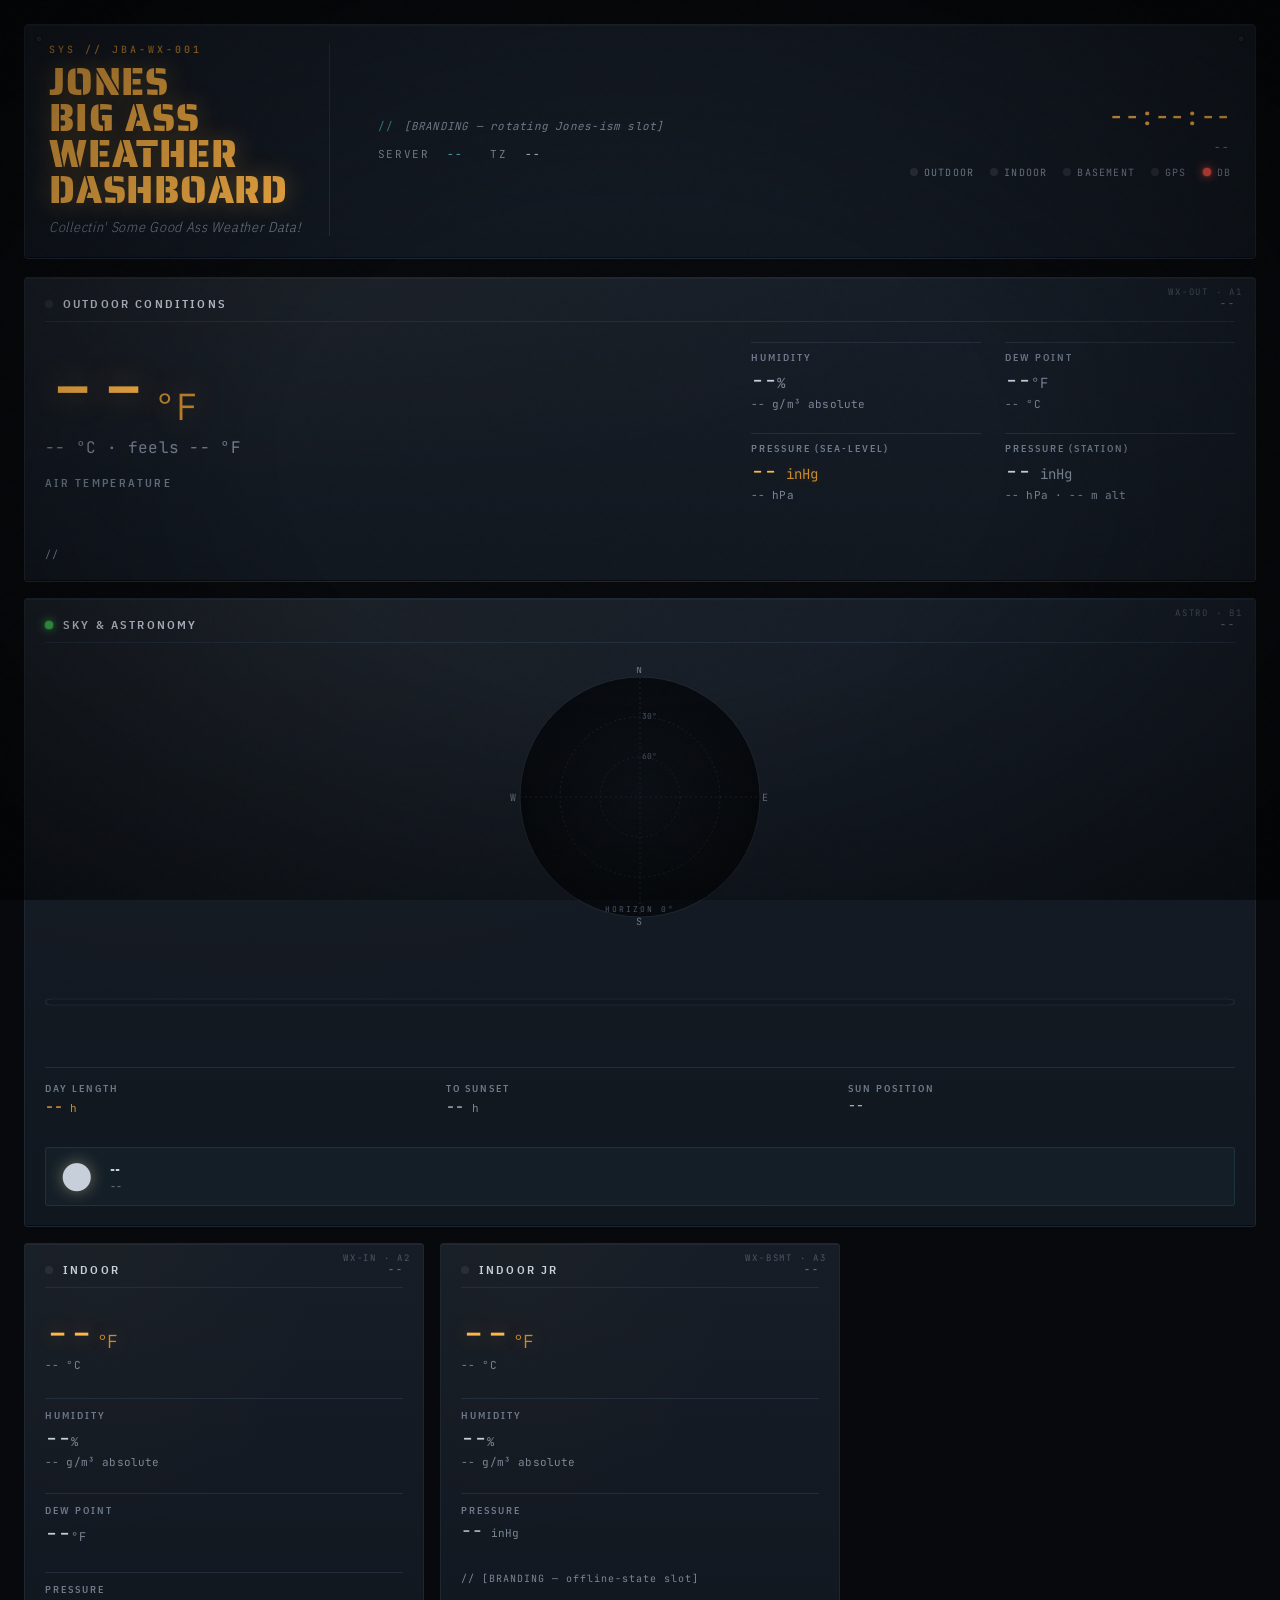
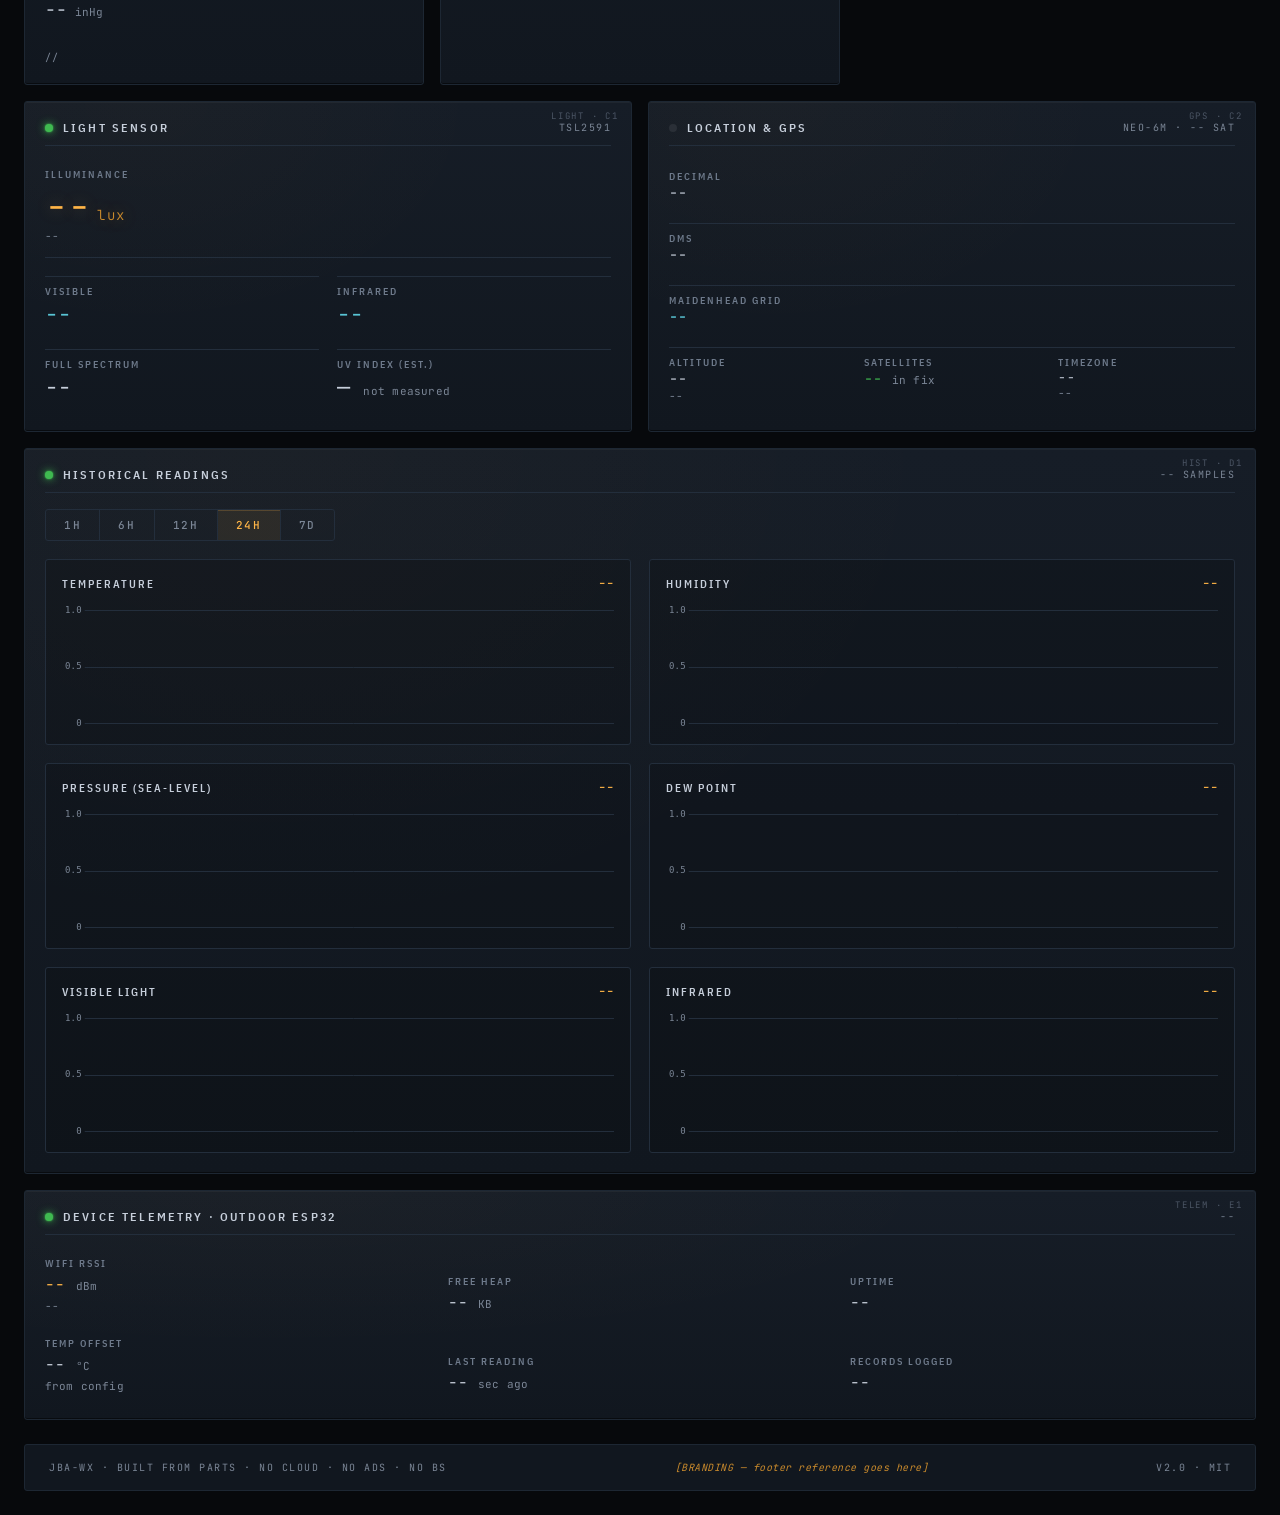
==== dashboard/index.html @ c47d976c "feat: real feels-like temp + absolute humidity on indoor & basement - Server: add `heat_index_f` (NW" ====
<!DOCTYPE html>
<html lang="en">
<head>
<meta charset="UTF-8">
<meta name="viewport" content="width=device-width, initial-scale=1.0">
<title>JBA-WX // Weather Station</title>

<!-- Fonts and Chart.js are vendored under dashboard/vendor/ so the
     dashboard works on a LAN with no internet access. The original CDN
     URLs were https://cdn.jsdelivr.net/... and https://fonts.googleapis.com/...
     — see dashboard/vendor/ for snapshots and a refresh script. -->
<link rel="stylesheet" href="vendor/fonts.css">
<link rel="stylesheet" href="style.css">
<script src="vendor/chart.umd.min.js"></script>
</head>
<body>

<div class="app">

  <!-- HEADER -->
  <header class="header">
    <div class="brand">
      <div class="brand-mark">SYS // JBA-WX-001</div>
      <div class="brand-title">JONES<br>BIG ASS<br>WEATHER<br>DASHBOARD</div>
      <div class="brand-sub">Collectin' Some Good Ass Weather Data!</div>
    </div>

    <div class="header-meta">
      <div class="tagline">
        // <span class="tagline-text" id="branding-tagline">[BRANDING — rotating Jones-ism slot]</span>
      </div>
      <div class="tagline" style="margin-top: 8px; color: var(--text-dim);">
        SERVER &nbsp;<span style="color: var(--cool)" id="server-addr">--</span>&nbsp;&nbsp; TZ &nbsp;<span style="color: var(--text)" id="server-tz">--</span>
      </div>
    </div>

    <div class="header-status">
      <div class="clock" id="clock">--:--:--</div>
      <div class="clock-date" id="clock-date">--</div>
      <div class="status-row">
        <div class="status-item"><span class="led" id="led-outdoor"></span>OUTDOOR</div>
        <div class="status-item"><span class="led" id="led-indoor"></span>INDOOR</div>
        <div class="status-item"><span class="led" id="led-basement"></span>BASEMENT</div>
        <div class="status-item"><span class="led" id="led-gps"></span>GPS</div>
        <div class="status-item"><span class="led" id="led-db"></span>DB</div>
      </div>
    </div>
  </header>

  <!-- DATA STATUS — hidden by default; shows on initial load and on fetch errors -->
  <div id="data-status" class="data-status" hidden></div>

  <!-- MAIN GRID -->
  <div class="grid">

    <!-- OUTDOOR HERO -->
    <section class="panel panel-out" data-code="WX-OUT · A1" id="panel-outdoor">
      <div class="panel-head">
        <span class="led" id="led-outdoor-head"></span>
        <span class="panel-head-title">Outdoor Conditions</span>
        <span class="panel-head-sub" id="outdoor-headsub">--</span>
      </div>

      <div class="hero">
        <div class="hero-temp">
          <div class="hero-temp-main"><span id="out-temp-f">--</span><span class="unit">°F</span></div>
          <div class="hero-temp-alt"><span id="out-temp-c">--</span> °C  ·  feels <span id="out-feels-f">--</span> °F</div>
          <div class="hero-temp-label">Air Temperature</div>
        </div>

        <div class="hero-sub">
          <div class="metric">
            <div class="metric-label">Humidity</div>
            <div class="metric-value"><span id="out-hum">--</span><span style="font-size:14px;color:var(--text-dim)">%</span></div>
            <div class="metric-sub"><span id="out-abshum">--</span> g/m³ absolute</div>
          </div>
          <div class="metric">
            <div class="metric-label">Dew Point</div>
            <div class="metric-value"><span id="out-dew-f">--</span><span style="font-size:14px;color:var(--text-dim)">°F</span></div>
            <div class="metric-sub"><span id="out-dew-c">--</span> °C</div>
          </div>
          <div class="metric">
            <div class="metric-label">Pressure (Sea-Level)</div>
            <div class="metric-value warm"><span id="out-press-sl-inhg">--</span><span style="font-size:14px;color:var(--readout-dim)"> inHg</span></div>
            <div class="metric-sub"><span id="out-press-sl-hpa">--</span> hPa</div>
          </div>
          <div class="metric">
            <div class="metric-label">Pressure (Station)</div>
            <div class="metric-value"><span id="out-press-st-inhg">--</span><span style="font-size:14px;color:var(--text-dim)"> inHg</span></div>
            <div class="metric-sub"><span id="out-press-st-hpa">--</span> hPa · <span id="out-alt-m">--</span> m alt</div>
          </div>
        </div>
        <div style="font-family:'JetBrains Mono',monospace;font-size:10px;color:var(--text-dim);letter-spacing:0.1em;padding-top:10px;grid-column:1/-1">
          <!-- [BRANDING] outdoor-state slot -->
          // <span id="outdoor-branding"></span>
        </div>
      </div>
    </section>

    <!-- ASTRONOMY -->
    <section class="panel panel-astro" data-code="ASTRO · B1">
      <div class="panel-head">
        <span class="led on"></span>
        <span class="panel-head-title">Sky &amp; Astronomy</span>
        <span class="panel-head-sub" id="astro-tz">--</span>
      </div>

      <div class="astro-grid">

        <!-- Polar plot -->
        <div class="polar">
          <svg id="polar-svg" viewBox="0 0 260 260" xmlns="http://www.w3.org/2000/svg">
            <defs>
              <radialGradient id="polarBg" cx="50%" cy="50%" r="50%">
                <stop offset="0%" stop-color="#0d1218"/>
                <stop offset="100%" stop-color="#070a0e"/>
              </radialGradient>
              <radialGradient id="sunGlow" cx="50%" cy="50%" r="50%">
                <stop offset="0%" stop-color="#ffd57a" stop-opacity="0.9"/>
                <stop offset="100%" stop-color="#ffb547" stop-opacity="0"/>
              </radialGradient>
              <radialGradient id="moonGlow" cx="50%" cy="50%" r="50%">
                <stop offset="0%" stop-color="#cfe4ee" stop-opacity="0.6"/>
                <stop offset="100%" stop-color="#58c4d4" stop-opacity="0"/>
              </radialGradient>
            </defs>

            <!-- Background -->
            <circle cx="130" cy="130" r="120" fill="url(#polarBg)" stroke="#1d2733" stroke-width="1"/>

            <!-- Altitude rings (30°, 60°) -->
            <circle cx="130" cy="130" r="80" fill="none" stroke="#1a2330" stroke-width="1" stroke-dasharray="2 3"/>
            <circle cx="130" cy="130" r="40" fill="none" stroke="#1a2330" stroke-width="1" stroke-dasharray="2 3"/>

            <!-- Cardinal lines -->
            <line x1="130" y1="10" x2="130" y2="250" stroke="#1a2330" stroke-width="1" stroke-dasharray="2 3"/>
            <line x1="10" y1="130" x2="250" y2="130" stroke="#1a2330" stroke-width="1" stroke-dasharray="2 3"/>

            <!-- Cardinal labels -->
            <text x="130" y="6" text-anchor="middle" font-family="JetBrains Mono" font-size="10" fill="#6e7a8b" letter-spacing="2">N</text>
            <text x="256" y="134" text-anchor="middle" font-family="JetBrains Mono" font-size="10" fill="#6e7a8b" letter-spacing="2">E</text>
            <text x="130" y="258" text-anchor="middle" font-family="JetBrains Mono" font-size="10" fill="#6e7a8b" letter-spacing="2">S</text>
            <text x="4" y="134" text-anchor="middle" font-family="JetBrains Mono" font-size="10" fill="#6e7a8b" letter-spacing="2">W</text>

            <!-- Altitude scale labels -->
            <text x="132" y="92" font-family="JetBrains Mono" font-size="8" fill="#4b5564">60°</text>
            <text x="132" y="52" font-family="JetBrains Mono" font-size="8" fill="#4b5564">30°</text>

            <!-- Sun + moon groups populated by JS -->
            <g id="polar-sun" transform="translate(130, 130)"></g>
            <g id="polar-moon" transform="translate(130, 130)"></g>

            <!-- Horizon label -->
            <text x="130" y="245" text-anchor="middle" font-family="JetBrains Mono" font-size="8" fill="#4b5564" letter-spacing="2">HORIZON 0°</text>
          </svg>
        </div>

        <!-- Day arc -->
        <div class="day-arc">
          <svg id="day-arc-svg" viewBox="0 0 480 70" xmlns="http://www.w3.org/2000/svg" preserveAspectRatio="none">
            <defs>
              <linearGradient id="dayGrad" x1="0" x2="1" y1="0" y2="0">
                <stop offset="0%"   stop-color="#1a1f28"/>
                <stop offset="8%"   stop-color="#3a2418"/>
                <stop offset="20%"  stop-color="#7a4a1a"/>
                <stop offset="50%"  stop-color="#ffb547"/>
                <stop offset="80%"  stop-color="#7a4a1a"/>
                <stop offset="92%"  stop-color="#3a2418"/>
                <stop offset="100%" stop-color="#1a1f28"/>
              </linearGradient>
            </defs>

            <!-- Background track -->
            <rect x="0" y="32" width="480" height="6" rx="3" fill="#11171f" stroke="#1d2733" stroke-width="1"/>

            <!-- Lit portion + markers populated by JS -->
            <g id="day-arc-content"></g>
          </svg>
        </div>

        <div class="astro-times">
          <div class="metric">
            <div class="metric-label">Day Length</div>
            <div class="metric-value warm"><span id="astro-daylen">--</span><span style="font-size:11px;color:var(--readout-dim)"> h</span></div>
          </div>
          <div class="metric">
            <div class="metric-label" id="astro-countdown-label">To Sunset</div>
            <div class="metric-value"><span id="astro-countdown">--</span><span style="font-size:11px;color:var(--text-dim)"> h</span></div>
          </div>
          <div class="metric">
            <div class="metric-label">Sun Position</div>
            <div class="metric-value" style="font-size:13px" id="astro-sunpos">--</div>
          </div>
        </div>

        <div class="moon-row">
          <div class="moon-glyph" id="moon-glyph">🌑</div>
          <div class="moon-info">
            <div class="moon-phase" id="moon-phase">--</div>
            <div class="moon-meta" id="moon-meta">--</div>
          </div>
        </div>
      </div>
    </section>

    <!-- INDOOR -->
    <section class="panel panel-indoor" data-code="WX-IN · A2" id="panel-indoor">
      <div class="panel-head">
        <span class="led" id="led-indoor-head"></span>
        <span class="panel-head-title">Indoor</span>
        <span class="panel-head-sub" id="indoor-headsub">--</span>
      </div>

      <div class="indoor-grid">
        <div style="padding: 8px 0 12px;">
          <div class="indoor-temp"><span id="in-temp-f">--</span><span class="unit">°F</span></div>
          <div class="metric-sub" style="margin-top:4px"><span id="in-temp-c">--</span> °C</div>
        </div>
        <div class="metric">
          <div class="metric-label">Humidity</div>
          <div class="metric-value"><span id="in-hum">--</span><span style="font-size:12px;color:var(--text-dim)">%</span></div>
          <div class="metric-sub"><span id="in-abshum">--</span> g/m³ absolute</div>
        </div>
        <div class="metric">
          <div class="metric-label">Dew Point</div>
          <div class="metric-value"><span id="in-dew-f">--</span><span style="font-size:12px;color:var(--text-dim)">°F</span></div>
        </div>
        <div class="metric">
          <div class="metric-label">Pressure</div>
          <div class="metric-value" style="font-size:18px"><span id="in-press-inhg">--</span><span style="font-size:11px;color:var(--text-dim)"> inHg</span></div>
        </div>
        <div style="font-family:'JetBrains Mono',monospace;font-size:10px;color:var(--text-dim);letter-spacing:0.1em;padding-top:6px">
          <!-- [BRANDING] indoor-state slot -->
          // <span id="indoor-branding"></span>
        </div>
      </div>
    </section>

    <!-- BASEMENT -->
    <section class="panel panel-basement" data-code="WX-BSMT · A3" id="panel-basement">
      <div class="panel-head">
        <span class="led" id="led-basement-head"></span>
        <span class="panel-head-title">Indoor Jr</span>
        <span class="panel-head-sub" id="basement-headsub">--</span>
        <span class="offline-tag" id="basement-offline-tag" style="display:none">
          <span style="width:4px;height:4px;background:currentColor;border-radius:50%"></span>OFFLINE
        </span>
      </div>

      <div class="indoor-grid">
        <div style="padding: 8px 0 12px;">
          <div class="indoor-temp"><span id="bsmt-temp-f">--</span><span class="unit">°F</span></div>
          <div class="metric-sub" style="margin-top:4px" id="bsmt-temp-sub"><span id="bsmt-temp-c">--</span> °C</div>
        </div>
        <div class="metric">
          <div class="metric-label" id="bsmt-hum-label">Humidity</div>
          <div class="metric-value"><span id="bsmt-hum">--</span><span style="font-size:12px;color:var(--text-dim)">%</span></div>
          <div class="metric-sub"><span id="bsmt-abshum">--</span> g/m³ absolute</div>
        </div>
        <div class="metric">
          <div class="metric-label" id="bsmt-press-label">Pressure</div>
          <div class="metric-value" style="font-size:18px"><span id="bsmt-press-inhg">--</span><span style="font-size:11px;color:var(--text-dim)"> inHg</span></div>
        </div>
        <div style="font-family:'JetBrains Mono',monospace;font-size:10px;color:var(--text-dim);letter-spacing:0.1em;padding-top:6px">
          <!-- [BRANDING] - offline-state slot -->
          // <span id="basement-branding">[BRANDING — offline-state slot]</span>
        </div>
      </div>
    </section>

    <!-- LIGHT -->
    <section class="panel panel-light" data-code="LIGHT · C1">
      <div class="panel-head">
        <span class="led on"></span>
        <span class="panel-head-title">Light Sensor</span>
        <span class="panel-head-sub">TSL2591</span>
      </div>

      <div class="light-grid">
        <div class="lux-display">
          <div class="metric-label" style="margin-bottom: 6px">Illuminance</div>
          <div class="lux-value"><span id="lux-value">--</span><span class="unit">lux</span></div>
          <div class="metric-sub" style="margin-top:4px" id="lux-band">--</div>
        </div>
        <div class="metric">
          <div class="metric-label">Visible</div>
          <div class="metric-value cool" id="light-visible">--</div>
        </div>
        <div class="metric">
          <div class="metric-label">Infrared</div>
          <div class="metric-value cool" id="light-ir">--</div>
        </div>
        <div class="metric">
          <div class="metric-label">Full Spectrum</div>
          <div class="metric-value" id="light-full">--</div>
        </div>
        <div class="metric">
          <div class="metric-label">UV Index (est.)</div>
          <div class="metric-value">— <span style="font-size:11px;color:var(--text-dim)">not measured</span></div>
        </div>
      </div>
    </section>

    <!-- GPS -->
    <section class="panel panel-gps" data-code="GPS · C2">
      <div class="panel-head">
        <span class="led" id="led-gps-head"></span>
        <span class="panel-head-title">Location &amp; GPS</span>
        <span class="panel-head-sub" id="gps-headsub">NEO-6M · -- SAT</span>
      </div>

      <div class="gps-grid">
        <div class="gps-row">
          <div class="metric-label">Decimal</div>
          <div class="gps-mono" id="gps-decimal">--</div>
        </div>
        <div class="gps-row">
          <div class="metric-label">DMS</div>
          <div class="gps-mono" id="gps-dms">--</div>
        </div>
        <div class="gps-row">
          <div class="metric-label">Maidenhead Grid</div>
          <div class="gps-mono"><span class="gps-grid-label" id="gps-maidenhead">--</span></div>
        </div>
        <div class="gps-row" style="display:grid;grid-template-columns:repeat(3,1fr);gap:18px">
          <div>
            <div class="metric-label">Altitude</div>
            <div class="gps-mono" id="gps-alt-m">--</div>
            <div class="metric-sub" id="gps-alt-ft">--</div>
          </div>
          <div>
            <div class="metric-label">Satellites</div>
            <div class="gps-mono"><span style="color:var(--led-on)" id="gps-sats">--</span> <span style="color:var(--text-dim);font-size:11px">in fix</span></div>
          </div>
          <div>
            <div class="metric-label">Timezone</div>
            <div class="gps-mono" style="font-size:13px" id="gps-tz">--</div>
            <div class="metric-sub" id="gps-tz-offset">--</div>
          </div>
        </div>
      </div>
    </section>

    <!-- CHARTS -->
    <section class="panel panel-charts" data-code="HIST · D1">
      <div class="panel-head">
        <span class="led on"></span>
        <span class="panel-head-title">Historical Readings</span>
        <span class="panel-head-sub" id="hist-samples">-- SAMPLES</span>
      </div>

      <div class="window-bar" id="window-bar">
        <button class="window-btn" data-hours="1">1H</button>
        <button class="window-btn" data-hours="6">6H</button>
        <button class="window-btn" data-hours="12">12H</button>
        <button class="window-btn active" data-hours="24">24H</button>
        <button class="window-btn" data-hours="168">7D</button>
      </div>

      <div class="charts-grid">
        <div class="chart-cell">
          <div class="chart-cell-head">
            <span class="chart-title">Temperature</span>
            <span class="chart-current" id="chart-cur-temp">--</span>
          </div>
          <div class="chart-canvas-wrap"><canvas id="chartTemp"></canvas></div>
        </div>
        <div class="chart-cell">
          <div class="chart-cell-head">
            <span class="chart-title">Humidity</span>
            <span class="chart-current" id="chart-cur-hum">--</span>
          </div>
          <div class="chart-canvas-wrap"><canvas id="chartHum"></canvas></div>
        </div>
        <div class="chart-cell">
          <div class="chart-cell-head">
            <span class="chart-title">Pressure (Sea-Level)</span>
            <span class="chart-current" id="chart-cur-press">--</span>
          </div>
          <div class="chart-canvas-wrap"><canvas id="chartPress"></canvas></div>
        </div>
        <div class="chart-cell">
          <div class="chart-cell-head">
            <span class="chart-title">Dew Point</span>
            <span class="chart-current" id="chart-cur-dew">--</span>
          </div>
          <div class="chart-canvas-wrap"><canvas id="chartDew"></canvas></div>
        </div>
        <div class="chart-cell">
          <div class="chart-cell-head">
            <span class="chart-title">Visible Light</span>
            <span class="chart-current" id="chart-cur-vis">--</span>
          </div>
          <div class="chart-canvas-wrap"><canvas id="chartVis"></canvas></div>
        </div>
        <div class="chart-cell">
          <div class="chart-cell-head">
            <span class="chart-title">Infrared</span>
            <span class="chart-current" id="chart-cur-ir">--</span>
          </div>
          <div class="chart-canvas-wrap"><canvas id="chartIR"></canvas></div>
        </div>
      </div>
    </section>

    <!-- DEVICE TELEMETRY -->
    <section class="panel panel-device" data-code="TELEM · E1">
      <div class="panel-head">
        <span class="led on"></span>
        <span class="panel-head-title">Device Telemetry · Outdoor ESP32</span>
        <span class="panel-head-sub" id="telem-sub">--</span>
      </div>

      <div class="telemetry-grid">
        <div class="tel-metric">
          <div class="metric-label">WiFi RSSI</div>
          <div class="tel-value warm"><span id="tel-rssi">--</span> <span style="font-size:11px;color:var(--text-dim)">dBm</span></div>
          <div class="metric-sub" id="tel-rssi-band">--</div>
        </div>
        <div class="tel-metric">
          <div class="metric-label">Free Heap</div>
          <div class="tel-value"><span id="tel-heap">--</span> <span style="font-size:11px;color:var(--text-dim)">KB</span></div>
        </div>
        <div class="tel-metric">
          <div class="metric-label">Uptime</div>
          <div class="tel-value" id="tel-uptime">--</div>
        </div>
        <div class="tel-metric">
          <div class="metric-label">Temp Offset</div>
          <div class="tel-value"><span id="tel-offset">--</span> <span style="font-size:11px;color:var(--text-dim)">°C</span></div>
          <div class="metric-sub">from config</div>
        </div>
        <div class="tel-metric">
          <div class="metric-label">Last Reading</div>
          <div class="tel-value"><span id="tel-age">--</span> <span style="font-size:11px;color:var(--text-dim)">sec ago</span></div>
        </div>
        <div class="tel-metric">
          <div class="metric-label">Records Logged</div>
          <div class="tel-value" id="tel-records">--</div>
        </div>
      </div>
    </section>

  </div>

  <!-- FOOTER -->
  <footer class="footer">
    <div>JBA-WX · BUILT FROM PARTS · NO CLOUD · NO ADS · NO BS</div>
    <div class="footer-branding">
      <!-- [BRANDING] footer slot -->
      <span id="branding-footer">[BRANDING — footer reference goes here]</span>
    </div>
    <div>v2.0 · MIT</div>
  </footer>

</div>

<script src="app.js"></script>
</body>
</html>
---- dashboard/vendor/fonts.css ----
/* cyrillic-ext */
@font-face {
  font-family: 'IBM Plex Sans Condensed';
  font-style: normal;
  font-weight: 300;
  font-display: swap;
  src: url(fonts/IBM-Plex-Sans-Condensed-300-normal-d52591.woff2) format('woff2');
  unicode-range: U+0460-052F, U+1C80-1C8A, U+20B4, U+2DE0-2DFF, U+A640-A69F, U+FE2E-FE2F;
}
/* vietnamese */
@font-face {
  font-family: 'IBM Plex Sans Condensed';
  font-style: normal;
  font-weight: 300;
  font-display: swap;
  src: url(fonts/IBM-Plex-Sans-Condensed-300-normal-765d31.woff2) format('woff2');
  unicode-range: U+0102-0103, U+0110-0111, U+0128-0129, U+0168-0169, U+01A0-01A1, U+01AF-01B0, U+0300-0301, U+0303-0304, U+0308-0309, U+0323, U+0329, U+1EA0-1EF9, U+20AB;
}
/* latin-ext */
@font-face {
  font-family: 'IBM Plex Sans Condensed';
  font-style: normal;
  font-weight: 300;
  font-display: swap;
  src: url(fonts/IBM-Plex-Sans-Condensed-300-normal-ad4bf5.woff2) format('woff2');
  unicode-range: U+0100-02BA, U+02BD-02C5, U+02C7-02CC, U+02CE-02D7, U+02DD-02FF, U+0304, U+0308, U+0329, U+1D00-1DBF, U+1E00-1E9F, U+1EF2-1EFF, U+2020, U+20A0-20AB, U+20AD-20C0, U+2113, U+2C60-2C7F, U+A720-A7FF;
}
/* latin */
@font-face {
  font-family: 'IBM Plex Sans Condensed';
  font-style: normal;
  font-weight: 300;
  font-display: swap;
  src: url(fonts/IBM-Plex-Sans-Condensed-300-normal-47b6e7.woff2) format('woff2');
  unicode-range: U+0000-00FF, U+0131, U+0152-0153, U+02BB-02BC, U+02C6, U+02DA, U+02DC, U+0304, U+0308, U+0329, U+2000-206F, U+20AC, U+2122, U+2191, U+2193, U+2212, U+2215, U+FEFF, U+FFFD;
}
/* cyrillic-ext */
@font-face {
  font-family: 'IBM Plex Sans Condensed';
  font-style: normal;
  font-weight: 400;
  font-display: swap;
  src: url(fonts/IBM-Plex-Sans-Condensed-400-normal-d52591.woff2) format('woff2');
  unicode-range: U+0460-052F, U+1C80-1C8A, U+20B4, U+2DE0-2DFF, U+A640-A69F, U+FE2E-FE2F;
}
/* vietnamese */
@font-face {
  font-family: 'IBM Plex Sans Condensed';
  font-style: normal;
  font-weight: 400;
  font-display: swap;
  src: url(fonts/IBM-Plex-Sans-Condensed-400-normal-765d31.woff2) format('woff2');
  unicode-range: U+0102-0103, U+0110-0111, U+0128-0129, U+0168-0169, U+01A0-01A1, U+01AF-01B0, U+0300-0301, U+0303-0304, U+0308-0309, U+0323, U+0329, U+1EA0-1EF9, U+20AB;
}
/* latin-ext */
@font-face {
  font-family: 'IBM Plex Sans Condensed';
  font-style: normal;
  font-weight: 400;
  font-display: swap;
  src: url(fonts/IBM-Plex-Sans-Condensed-400-normal-ad4bf5.woff2) format('woff2');
  unicode-range: U+0100-02BA, U+02BD-02C5, U+02C7-02CC, U+02CE-02D7, U+02DD-02FF, U+0304, U+0308, U+0329, U+1D00-1DBF, U+1E00-1E9F, U+1EF2-1EFF, U+2020, U+20A0-20AB, U+20AD-20C0, U+2113, U+2C60-2C7F, U+A720-A7FF;
}
/* latin */
@font-face {
  font-family: 'IBM Plex Sans Condensed';
  font-style: normal;
  font-weight: 400;
  font-display: swap;
  src: url(fonts/IBM-Plex-Sans-Condensed-400-normal-47b6e7.woff2) format('woff2');
  unicode-range: U+0000-00FF, U+0131, U+0152-0153, U+02BB-02BC, U+02C6, U+02DA, U+02DC, U+0304, U+0308, U+0329, U+2000-206F, U+20AC, U+2122, U+2191, U+2193, U+2212, U+2215, U+FEFF, U+FFFD;
}
/* cyrillic-ext */
@font-face {
  font-family: 'IBM Plex Sans Condensed';
  font-style: normal;
  font-weight: 500;
  font-display: swap;
  src: url(fonts/IBM-Plex-Sans-Condensed-500-normal-d52591.woff2) format('woff2');
  unicode-range: U+0460-052F, U+1C80-1C8A, U+20B4, U+2DE0-2DFF, U+A640-A69F, U+FE2E-FE2F;
}
/* vietnamese */
@font-face {
  font-family: 'IBM Plex Sans Condensed';
  font-style: normal;
  font-weight: 500;
  font-display: swap;
  src: url(fonts/IBM-Plex-Sans-Condensed-500-normal-765d31.woff2) format('woff2');
  unicode-range: U+0102-0103, U+0110-0111, U+0128-0129, U+0168-0169, U+01A0-01A1, U+01AF-01B0, U+0300-0301, U+0303-0304, U+0308-0309, U+0323, U+0329, U+1EA0-1EF9, U+20AB;
}
/* latin-ext */
@font-face {
  font-family: 'IBM Plex Sans Condensed';
  font-style: normal;
  font-weight: 500;
  font-display: swap;
  src: url(fonts/IBM-Plex-Sans-Condensed-500-normal-ad4bf5.woff2) format('woff2');
  unicode-range: U+0100-02BA, U+02BD-02C5, U+02C7-02CC, U+02CE-02D7, U+02DD-02FF, U+0304, U+0308, U+0329, U+1D00-1DBF, U+1E00-1E9F, U+1EF2-1EFF, U+2020, U+20A0-20AB, U+20AD-20C0, U+2113, U+2C60-2C7F, U+A720-A7FF;
}
/* latin */
@font-face {
  font-family: 'IBM Plex Sans Condensed';
  font-style: normal;
  font-weight: 500;
  font-display: swap;
  src: url(fonts/IBM-Plex-Sans-Condensed-500-normal-47b6e7.woff2) format('woff2');
  unicode-range: U+0000-00FF, U+0131, U+0152-0153, U+02BB-02BC, U+02C6, U+02DA, U+02DC, U+0304, U+0308, U+0329, U+2000-206F, U+20AC, U+2122, U+2191, U+2193, U+2212, U+2215, U+FEFF, U+FFFD;
}
/* cyrillic-ext */
@font-face {
  font-family: 'IBM Plex Sans Condensed';
  font-style: normal;
  font-weight: 600;
  font-display: swap;
  src: url(fonts/IBM-Plex-Sans-Condensed-600-normal-d52591.woff2) format('woff2');
  unicode-range: U+0460-052F, U+1C80-1C8A, U+20B4, U+2DE0-2DFF, U+A640-A69F, U+FE2E-FE2F;
}
/* vietnamese */
@font-face {
  font-family: 'IBM Plex Sans Condensed';
  font-style: normal;
  font-weight: 600;
  font-display: swap;
  src: url(fonts/IBM-Plex-Sans-Condensed-600-normal-765d31.woff2) format('woff2');
  unicode-range: U+0102-0103, U+0110-0111, U+0128-0129, U+0168-0169, U+01A0-01A1, U+01AF-01B0, U+0300-0301, U+0303-0304, U+0308-0309, U+0323, U+0329, U+1EA0-1EF9, U+20AB;
}
/* latin-ext */
@font-face {
  font-family: 'IBM Plex Sans Condensed';
  font-style: normal;
  font-weight: 600;
  font-display: swap;
  src: url(fonts/IBM-Plex-Sans-Condensed-600-normal-ad4bf5.woff2) format('woff2');
  unicode-range: U+0100-02BA, U+02BD-02C5, U+02C7-02CC, U+02CE-02D7, U+02DD-02FF, U+0304, U+0308, U+0329, U+1D00-1DBF, U+1E00-1E9F, U+1EF2-1EFF, U+2020, U+20A0-20AB, U+20AD-20C0, U+2113, U+2C60-2C7F, U+A720-A7FF;
}
/* latin */
@font-face {
  font-family: 'IBM Plex Sans Condensed';
  font-style: normal;
  font-weight: 600;
  font-display: swap;
  src: url(fonts/IBM-Plex-Sans-Condensed-600-normal-47b6e7.woff2) format('woff2');
  unicode-range: U+0000-00FF, U+0131, U+0152-0153, U+02BB-02BC, U+02C6, U+02DA, U+02DC, U+0304, U+0308, U+0329, U+2000-206F, U+20AC, U+2122, U+2191, U+2193, U+2212, U+2215, U+FEFF, U+FFFD;
}
/* cyrillic-ext */
@font-face {
  font-family: 'IBM Plex Sans Condensed';
  font-style: normal;
  font-weight: 700;
  font-display: swap;
  src: url(fonts/IBM-Plex-Sans-Condensed-700-normal-d52591.woff2) format('woff2');
  unicode-range: U+0460-052F, U+1C80-1C8A, U+20B4, U+2DE0-2DFF, U+A640-A69F, U+FE2E-FE2F;
}
/* vietnamese */
@font-face {
  font-family: 'IBM Plex Sans Condensed';
  font-style: normal;
  font-weight: 700;
  font-display: swap;
  src: url(fonts/IBM-Plex-Sans-Condensed-700-normal-765d31.woff2) format('woff2');
  unicode-range: U+0102-0103, U+0110-0111, U+0128-0129, U+0168-0169, U+01A0-01A1, U+01AF-01B0, U+0300-0301, U+0303-0304, U+0308-0309, U+0323, U+0329, U+1EA0-1EF9, U+20AB;
}
/* latin-ext */
@font-face {
  font-family: 'IBM Plex Sans Condensed';
  font-style: normal;
  font-weight: 700;
  font-display: swap;
  src: url(fonts/IBM-Plex-Sans-Condensed-700-normal-ad4bf5.woff2) format('woff2');
  unicode-range: U+0100-02BA, U+02BD-02C5, U+02C7-02CC, U+02CE-02D7, U+02DD-02FF, U+0304, U+0308, U+0329, U+1D00-1DBF, U+1E00-1E9F, U+1EF2-1EFF, U+2020, U+20A0-20AB, U+20AD-20C0, U+2113, U+2C60-2C7F, U+A720-A7FF;
}
/* latin */
@font-face {
  font-family: 'IBM Plex Sans Condensed';
  font-style: normal;
  font-weight: 700;
  font-display: swap;
  src: url(fonts/IBM-Plex-Sans-Condensed-700-normal-47b6e7.woff2) format('woff2');
  unicode-range: U+0000-00FF, U+0131, U+0152-0153, U+02BB-02BC, U+02C6, U+02DA, U+02DC, U+0304, U+0308, U+0329, U+2000-206F, U+20AC, U+2122, U+2191, U+2193, U+2212, U+2215, U+FEFF, U+FFFD;
}
/* cyrillic-ext */
@font-face {
  font-family: 'JetBrains Mono';
  font-style: normal;
  font-weight: 300;
  font-display: swap;
  src: url(fonts/JetBrains-Mono-700-normal-d52591.woff2) format('woff2');
  unicode-range: U+0460-052F, U+1C80-1C8A, U+20B4, U+2DE0-2DFF, U+A640-A69F, U+FE2E-FE2F;
}
/* cyrillic */
@font-face {
  font-family: 'JetBrains Mono';
  font-style: normal;
  font-weight: 300;
  font-display: swap;
  src: url(fonts/JetBrains-Mono-700-normal-8702d0.woff2) format('woff2');
  unicode-range: U+0301, U+0400-045F, U+0490-0491, U+04B0-04B1, U+2116;
}
/* greek */
@font-face {
  font-family: 'JetBrains Mono';
  font-style: normal;
  font-weight: 300;
  font-display: swap;
  src: url(fonts/JetBrains-Mono-700-normal-cc6adc.woff2) format('woff2');
  unicode-range: U+0370-0377, U+037A-037F, U+0384-038A, U+038C, U+038E-03A1, U+03A3-03FF;
}
/* vietnamese */
@font-face {
  font-family: 'JetBrains Mono';
  font-style: normal;
  font-weight: 300;
  font-display: swap;
  src: url(fonts/JetBrains-Mono-700-normal-765d31.woff2) format('woff2');
  unicode-range: U+0102-0103, U+0110-0111, U+0128-0129, U+0168-0169, U+01A0-01A1, U+01AF-01B0, U+0300-0301, U+0303-0304, U+0308-0309, U+0323, U+0329, U+1EA0-1EF9, U+20AB;
}
/* latin-ext */
@font-face {
  font-family: 'JetBrains Mono';
  font-style: normal;
  font-weight: 300;
  font-display: swap;
  src: url(fonts/JetBrains-Mono-700-normal-ad4bf5.woff2) format('woff2');
  unicode-range: U+0100-02BA, U+02BD-02C5, U+02C7-02CC, U+02CE-02D7, U+02DD-02FF, U+0304, U+0308, U+0329, U+1D00-1DBF, U+1E00-1E9F, U+1EF2-1EFF, U+2020, U+20A0-20AB, U+20AD-20C0, U+2113, U+2C60-2C7F, U+A720-A7FF;
}
/* latin */
@font-face {
  font-family: 'JetBrains Mono';
  font-style: normal;
  font-weight: 300;
  font-display: swap;
  src: url(fonts/JetBrains-Mono-700-normal-47b6e7.woff2) format('woff2');
  unicode-range: U+0000-00FF, U+0131, U+0152-0153, U+02BB-02BC, U+02C6, U+02DA, U+02DC, U+0304, U+0308, U+0329, U+2000-206F, U+20AC, U+2122, U+2191, U+2193, U+2212, U+2215, U+FEFF, U+FFFD;
}
/* cyrillic-ext */
@font-face {
  font-family: 'JetBrains Mono';
  font-style: normal;
  font-weight: 400;
  font-display: swap;
  src: url(fonts/JetBrains-Mono-700-normal-d52591.woff2) format('woff2');
  unicode-range: U+0460-052F, U+1C80-1C8A, U+20B4, U+2DE0-2DFF, U+A640-A69F, U+FE2E-FE2F;
}
/* cyrillic */
@font-face {
  font-family: 'JetBrains Mono';
  font-style: normal;
  font-weight: 400;
  font-display: swap;
  src: url(fonts/JetBrains-Mono-700-normal-8702d0.woff2) format('woff2');
  unicode-range: U+0301, U+0400-045F, U+0490-0491, U+04B0-04B1, U+2116;
}
/* greek */
@font-face {
  font-family: 'JetBrains Mono';
  font-style: normal;
  font-weight: 400;
  font-display: swap;
  src: url(fonts/JetBrains-Mono-700-normal-cc6adc.woff2) format('woff2');
  unicode-range: U+0370-0377, U+037A-037F, U+0384-038A, U+038C, U+038E-03A1, U+03A3-03FF;
}
/* vietnamese */
@font-face {
  font-family: 'JetBrains Mono';
  font-style: normal;
  font-weight: 400;
  font-display: swap;
  src: url(fonts/JetBrains-Mono-700-normal-765d31.woff2) format('woff2');
  unicode-range: U+0102-0103, U+0110-0111, U+0128-0129, U+0168-0169, U+01A0-01A1, U+01AF-01B0, U+0300-0301, U+0303-0304, U+0308-0309, U+0323, U+0329, U+1EA0-1EF9, U+20AB;
}
/* latin-ext */
@font-face {
  font-family: 'JetBrains Mono';
  font-style: normal;
  font-weight: 400;
  font-display: swap;
  src: url(fonts/JetBrains-Mono-700-normal-ad4bf5.woff2) format('woff2');
  unicode-range: U+0100-02BA, U+02BD-02C5, U+02C7-02CC, U+02CE-02D7, U+02DD-02FF, U+0304, U+0308, U+0329, U+1D00-1DBF, U+1E00-1E9F, U+1EF2-1EFF, U+2020, U+20A0-20AB, U+20AD-20C0, U+2113, U+2C60-2C7F, U+A720-A7FF;
}
/* latin */
@font-face {
  font-family: 'JetBrains Mono';
  font-style: normal;
  font-weight: 400;
  font-display: swap;
  src: url(fonts/JetBrains-Mono-700-normal-47b6e7.woff2) format('woff2');
  unicode-range: U+0000-00FF, U+0131, U+0152-0153, U+02BB-02BC, U+02C6, U+02DA, U+02DC, U+0304, U+0308, U+0329, U+2000-206F, U+20AC, U+2122, U+2191, U+2193, U+2212, U+2215, U+FEFF, U+FFFD;
}
/* cyrillic-ext */
@font-face {
  font-family: 'JetBrains Mono';
  font-style: normal;
  font-weight: 500;
  font-display: swap;
  src: url(fonts/JetBrains-Mono-700-normal-d52591.woff2) format('woff2');
  unicode-range: U+0460-052F, U+1C80-1C8A, U+20B4, U+2DE0-2DFF, U+A640-A69F, U+FE2E-FE2F;
}
/* cyrillic */
@font-face {
  font-family: 'JetBrains Mono';
  font-style: normal;
  font-weight: 500;
  font-display: swap;
  src: url(fonts/JetBrains-Mono-700-normal-8702d0.woff2) format('woff2');
  unicode-range: U+0301, U+0400-045F, U+0490-0491, U+04B0-04B1, U+2116;
}
/* greek */
@font-face {
  font-family: 'JetBrains Mono';
  font-style: normal;
  font-weight: 500;
  font-display: swap;
  src: url(fonts/JetBrains-Mono-700-normal-cc6adc.woff2) format('woff2');
  unicode-range: U+0370-0377, U+037A-037F, U+0384-038A, U+038C, U+038E-03A1, U+03A3-03FF;
}
/* vietnamese */
@font-face {
  font-family: 'JetBrains Mono';
  font-style: normal;
  font-weight: 500;
  font-display: swap;
  src: url(fonts/JetBrains-Mono-700-normal-765d31.woff2) format('woff2');
  unicode-range: U+0102-0103, U+0110-0111, U+0128-0129, U+0168-0169, U+01A0-01A1, U+01AF-01B0, U+0300-0301, U+0303-0304, U+0308-0309, U+0323, U+0329, U+1EA0-1EF9, U+20AB;
}
/* latin-ext */
@font-face {
  font-family: 'JetBrains Mono';
  font-style: normal;
  font-weight: 500;
  font-display: swap;
  src: url(fonts/JetBrains-Mono-700-normal-ad4bf5.woff2) format('woff2');
  unicode-range: U+0100-02BA, U+02BD-02C5, U+02C7-02CC, U+02CE-02D7, U+02DD-02FF, U+0304, U+0308, U+0329, U+1D00-1DBF, U+1E00-1E9F, U+1EF2-1EFF, U+2020, U+20A0-20AB, U+20AD-20C0, U+2113, U+2C60-2C7F, U+A720-A7FF;
}
/* latin */
@font-face {
  font-family: 'JetBrains Mono';
  font-style: normal;
  font-weight: 500;
  font-display: swap;
  src: url(fonts/JetBrains-Mono-700-normal-47b6e7.woff2) format('woff2');
  unicode-range: U+0000-00FF, U+0131, U+0152-0153, U+02BB-02BC, U+02C6, U+02DA, U+02DC, U+0304, U+0308, U+0329, U+2000-206F, U+20AC, U+2122, U+2191, U+2193, U+2212, U+2215, U+FEFF, U+FFFD;
}
/* cyrillic-ext */
@font-face {
  font-family: 'JetBrains Mono';
  font-style: normal;
  font-weight: 700;
  font-display: swap;
  src: url(fonts/JetBrains-Mono-700-normal-d52591.woff2) format('woff2');
  unicode-range: U+0460-052F, U+1C80-1C8A, U+20B4, U+2DE0-2DFF, U+A640-A69F, U+FE2E-FE2F;
}
/* cyrillic */
@font-face {
  font-family: 'JetBrains Mono';
  font-style: normal;
  font-weight: 700;
  font-display: swap;
  src: url(fonts/JetBrains-Mono-700-normal-8702d0.woff2) format('woff2');
  unicode-range: U+0301, U+0400-045F, U+0490-0491, U+04B0-04B1, U+2116;
}
/* greek */
@font-face {
  font-family: 'JetBrains Mono';
  font-style: normal;
  font-weight: 700;
  font-display: swap;
  src: url(fonts/JetBrains-Mono-700-normal-cc6adc.woff2) format('woff2');
  unicode-range: U+0370-0377, U+037A-037F, U+0384-038A, U+038C, U+038E-03A1, U+03A3-03FF;
}
/* vietnamese */
@font-face {
  font-family: 'JetBrains Mono';
  font-style: normal;
  font-weight: 700;
  font-display: swap;
  src: url(fonts/JetBrains-Mono-700-normal-765d31.woff2) format('woff2');
  unicode-range: U+0102-0103, U+0110-0111, U+0128-0129, U+0168-0169, U+01A0-01A1, U+01AF-01B0, U+0300-0301, U+0303-0304, U+0308-0309, U+0323, U+0329, U+1EA0-1EF9, U+20AB;
}
/* latin-ext */
@font-face {
  font-family: 'JetBrains Mono';
  font-style: normal;
  font-weight: 700;
  font-display: swap;
  src: url(fonts/JetBrains-Mono-700-normal-ad4bf5.woff2) format('woff2');
  unicode-range: U+0100-02BA, U+02BD-02C5, U+02C7-02CC, U+02CE-02D7, U+02DD-02FF, U+0304, U+0308, U+0329, U+1D00-1DBF, U+1E00-1E9F, U+1EF2-1EFF, U+2020, U+20A0-20AB, U+20AD-20C0, U+2113, U+2C60-2C7F, U+A720-A7FF;
}
/* latin */
@font-face {
  font-family: 'JetBrains Mono';
  font-style: normal;
  font-weight: 700;
  font-display: swap;
  src: url(fonts/JetBrains-Mono-700-normal-47b6e7.woff2) format('woff2');
  unicode-range: U+0000-00FF, U+0131, U+0152-0153, U+02BB-02BC, U+02C6, U+02DA, U+02DC, U+0304, U+0308, U+0329, U+2000-206F, U+20AC, U+2122, U+2191, U+2193, U+2212, U+2215, U+FEFF, U+FFFD;
}
/* vietnamese */
@font-face {
  font-family: 'Saira Stencil One';
  font-style: normal;
  font-weight: 400;
  font-display: swap;
  src: url(fonts/Saira-Stencil-One-400-normal-765d31.woff2) format('woff2');
  unicode-range: U+0102-0103, U+0110-0111, U+0128-0129, U+0168-0169, U+01A0-01A1, U+01AF-01B0, U+0300-0301, U+0303-0304, U+0308-0309, U+0323, U+0329, U+1EA0-1EF9, U+20AB;
}
/* latin-ext */
@font-face {
  font-family: 'Saira Stencil One';
  font-style: normal;
  font-weight: 400;
  font-display: swap;
  src: url(fonts/Saira-Stencil-One-400-normal-ad4bf5.woff2) format('woff2');
  unicode-range: U+0100-02BA, U+02BD-02C5, U+02C7-02CC, U+02CE-02D7, U+02DD-02FF, U+0304, U+0308, U+0329, U+1D00-1DBF, U+1E00-1E9F, U+1EF2-1EFF, U+2020, U+20A0-20AB, U+20AD-20C0, U+2113, U+2C60-2C7F, U+A720-A7FF;
}
/* latin */
@font-face {
  font-family: 'Saira Stencil One';
  font-style: normal;
  font-weight: 400;
  font-display: swap;
  src: url(fonts/Saira-Stencil-One-400-normal-47b6e7.woff2) format('woff2');
  unicode-range: U+0000-00FF, U+0131, U+0152-0153, U+02BB-02BC, U+02C6, U+02DA, U+02DC, U+0304, U+0308, U+0329, U+2000-206F, U+20AC, U+2122, U+2191, U+2193, U+2212, U+2215, U+FEFF, U+FFFD;
}
---- dashboard/style.css ----
:root {
  /* Palette — instrument panel */
  --bg-deep:        #07090c;
  --bg:             #0c1117;
  --panel:          #11171f;
  --panel-raised:   #161d27;
  --panel-edge:     #1d2733;
  --hairline:       #232e3c;

  --readout:        #ffb547;
  --readout-dim:    #c98a2c;
  --readout-glow:   rgba(255, 181, 71, 0.35);

  --cool:           #58c4d4;
  --cool-dim:       #3a8a96;

  --text:           #c7cfdb;
  --text-dim:       #7b8696;
  --label:          #4b5564;
  --label-bright:   #6e7a8b;

  --led-on:         #3fb950;
  --led-warn:       #e0a83b;
  --led-off:        #2a2f37;
  --led-fault:      #f85149;

  --shadow-inset:   inset 0 1px 0 rgba(255,255,255,0.04), inset 0 -1px 0 rgba(0,0,0,0.5);
}

* { box-sizing: border-box; margin: 0; padding: 0; }

html, body {
  background: var(--bg-deep);
  color: var(--text);
  font-family: 'IBM Plex Sans Condensed', system-ui, sans-serif;
  font-weight: 400;
  min-height: 100vh;
  -webkit-font-smoothing: antialiased;
  letter-spacing: 0.01em;
}

body::before {
  content: "";
  position: fixed;
  inset: 0;
  pointer-events: none;
  z-index: 100;
  opacity: 0.025;
  mix-blend-mode: overlay;
  background-image: url("data:image/svg+xml,%3Csvg viewBox='0 0 200 200' xmlns='http://www.w3.org/2000/svg'%3E%3Cfilter id='n'%3E%3CfeTurbulence type='fractalNoise' baseFrequency='0.85' numOctaves='3' /%3E%3C/filter%3E%3Crect width='200' height='200' filter='url(%23n)' /%3E%3C/svg%3E");
}

body::after {
  content: "";
  position: fixed;
  inset: 0;
  pointer-events: none;
  z-index: 99;
  background: radial-gradient(ellipse at center, transparent 40%, rgba(0,0,0,0.55) 100%);
}

.app {
  max-width: 1640px;
  margin: 0 auto;
  padding: 24px;
}

/* HEADER */

.header {
  display: grid;
  grid-template-columns: auto 1fr auto;
  gap: 28px;
  align-items: center;
  padding: 18px 24px 22px;
  margin-bottom: 18px;
  background: linear-gradient(180deg, var(--panel-raised), var(--panel));
  border: 1px solid var(--panel-edge);
  border-radius: 4px;
  box-shadow: var(--shadow-inset);
  position: relative;
}

.header::before, .header::after {
  content: "";
  position: absolute;
  width: 6px;
  height: 6px;
  background: var(--hairline);
  border: 1px solid #0a0e13;
  border-radius: 50%;
  top: 10px;
}
.header::before { left: 10px; }
.header::after  { right: 10px; }

.brand {
  display: flex;
  flex-direction: column;
  gap: 4px;
  padding-right: 28px;
  border-right: 1px solid var(--hairline);
}

.brand-mark {
  font-family: 'JetBrains Mono', monospace;
  font-size: 10px;
  font-weight: 500;
  color: var(--readout-dim);
  letter-spacing: 0.3em;
  margin-bottom: 4px;
}

.brand-title {
  font-family: 'Saira Stencil One', sans-serif;
  font-size: 38px;
  line-height: 0.95;
  color: var(--readout);
  letter-spacing: 0.02em;
  text-shadow: 0 0 24px var(--readout-glow);
}

.brand-sub {
  font-family: 'IBM Plex Sans Condensed', sans-serif;
  font-style: italic;
  font-weight: 300;
  font-size: 14px;
  color: var(--text-dim);
  margin-top: 6px;
  letter-spacing: 0.05em;
}

.header-meta {
  display: flex;
  flex-direction: column;
  gap: 6px;
  align-items: flex-start;
  padding: 0 20px;
}

.tagline {
  font-family: 'JetBrains Mono', monospace;
  font-size: 11px;
  color: var(--cool-dim);
  letter-spacing: 0.15em;
  text-transform: uppercase;
}

.tagline-text {
  color: var(--text-dim);
  text-transform: none;
  letter-spacing: 0.02em;
  font-style: italic;
}

.header-status {
  display: flex;
  flex-direction: column;
  align-items: flex-end;
  gap: 8px;
}

.clock {
  font-family: 'JetBrains Mono', monospace;
  font-size: 24px;
  font-weight: 500;
  color: var(--readout);
  letter-spacing: 0.05em;
  font-variant-numeric: tabular-nums;
}

.clock-date {
  font-family: 'JetBrains Mono', monospace;
  font-size: 11px;
  color: var(--text-dim);
  letter-spacing: 0.15em;
  text-transform: uppercase;
}

.status-row {
  display: flex;
  gap: 16px;
  align-items: center;
  margin-top: 4px;
}

.status-item {
  display: flex;
  align-items: center;
  gap: 6px;
  font-family: 'JetBrains Mono', monospace;
  font-size: 10px;
  color: var(--text-dim);
  letter-spacing: 0.12em;
  text-transform: uppercase;
}

/* LED INDICATORS */

.led {
  width: 8px;
  height: 8px;
  border-radius: 50%;
  background: var(--led-off);
  position: relative;
  flex-shrink: 0;
}

.led.on    { background: var(--led-on);    box-shadow: 0 0 8px var(--led-on), 0 0 2px var(--led-on); animation: led-pulse 3s infinite; }
.led.warn  { background: var(--led-warn);  box-shadow: 0 0 8px var(--led-warn), 0 0 2px var(--led-warn); }
.led.fault { background: var(--led-fault); box-shadow: 0 0 10px var(--led-fault), 0 0 2px var(--led-fault); animation: led-pulse-fault 1.4s infinite; }

@keyframes led-pulse {
  0%, 100% { opacity: 1; }
  50% { opacity: 0.75; }
}

@keyframes led-pulse-fault {
  0%, 100% { opacity: 1; }
  50% { opacity: 0.4; }
}

/* GRID + PANELS */

.grid {
  display: grid;
  grid-template-columns: repeat(12, 1fr);
  gap: 16px;
}

.panel {
  background:
    radial-gradient(ellipse at 20% 0%, rgba(255, 181, 71, 0.025) 0%, transparent 50%),
    linear-gradient(180deg, var(--panel-raised), var(--panel));
  border: 1px solid var(--panel-edge);
  border-radius: 3px;
  padding: 18px 20px 20px;
  position: relative;
  box-shadow: var(--shadow-inset);
  animation: panel-in 0.5s ease-out backwards;
}

@keyframes panel-in {
  from { opacity: 0; transform: translateY(8px); }
  to { opacity: 1; transform: translateY(0); }
}

.panel:nth-child(1) { animation-delay: 0.05s; }
.panel:nth-child(2) { animation-delay: 0.10s; }
.panel:nth-child(3) { animation-delay: 0.15s; }
.panel:nth-child(4) { animation-delay: 0.20s; }
.panel:nth-child(5) { animation-delay: 0.25s; }
.panel:nth-child(6) { animation-delay: 0.30s; }
.panel:nth-child(7) { animation-delay: 0.35s; }

.panel-out      { grid-column: span 7; }
.panel-astro    { grid-column: span 5; grid-row: span 2; }
.panel-indoor   { grid-column: span 3; }
.panel-basement { grid-column: span 4; }
.panel-light    { grid-column: span 6; }
.panel-gps      { grid-column: span 6; }
.panel-charts   { grid-column: span 12; }
.panel-device   { grid-column: span 12; }

.panel::after {
  content: attr(data-code);
  position: absolute;
  top: 8px;
  right: 12px;
  font-family: 'JetBrains Mono', monospace;
  font-size: 9px;
  color: var(--label);
  letter-spacing: 0.2em;
}

.panel-head {
  display: flex;
  align-items: center;
  gap: 10px;
  margin-bottom: 16px;
  padding-bottom: 10px;
  border-bottom: 1px solid var(--hairline);
}

.panel-head-title {
  font-family: 'IBM Plex Sans Condensed', sans-serif;
  font-size: 12px;
  font-weight: 600;
  color: var(--text);
  letter-spacing: 0.18em;
  text-transform: uppercase;
}

.panel-head-sub {
  font-family: 'JetBrains Mono', monospace;
  font-size: 10px;
  color: var(--text-dim);
  letter-spacing: 0.15em;
  margin-left: auto;
}

/* OUTDOOR HERO */

.hero {
  display: grid;
  grid-template-columns: 1.4fr 1fr;
  gap: 28px;
  margin-top: 4px;
}

.hero-temp {
  display: flex;
  flex-direction: column;
  gap: 4px;
  padding: 8px 0 12px;
}

.hero-temp-main {
  font-family: 'JetBrains Mono', monospace;
  font-weight: 300;
  font-size: 92px;
  line-height: 0.9;
  color: var(--readout);
  text-shadow: 0 0 32px var(--readout-glow);
  letter-spacing: -0.04em;
  font-variant-numeric: tabular-nums;
}

.hero-temp-main .unit {
  font-size: 36px;
  font-weight: 300;
  color: var(--readout-dim);
  margin-left: 6px;
  letter-spacing: 0;
}

.hero-temp-alt {
  font-family: 'JetBrains Mono', monospace;
  font-size: 16px;
  color: var(--text-dim);
  font-variant-numeric: tabular-nums;
  margin-top: 4px;
  letter-spacing: 0.02em;
}

.hero-temp-label {
  font-family: 'IBM Plex Sans Condensed', sans-serif;
  font-size: 11px;
  font-weight: 600;
  color: var(--label-bright);
  letter-spacing: 0.22em;
  text-transform: uppercase;
  margin-top: 14px;
}

.hero-sub {
  display: grid;
  grid-template-columns: 1fr 1fr;
  gap: 14px 24px;
  align-content: start;
  padding-top: 4px;
}

.metric {
  display: flex;
  flex-direction: column;
  gap: 2px;
  padding: 8px 0;
  border-top: 1px solid var(--hairline);
}

.metric-label {
  font-family: 'IBM Plex Sans Condensed', sans-serif;
  font-size: 10px;
  font-weight: 600;
  color: var(--label-bright);
  letter-spacing: 0.2em;
  text-transform: uppercase;
}

.metric-value {
  font-family: 'JetBrains Mono', monospace;
  font-size: 22px;
  font-weight: 400;
  color: var(--text);
  font-variant-numeric: tabular-nums;
  letter-spacing: 0.01em;
}

.metric-value.warm {
  color: var(--readout);
  text-shadow: 0 0 12px rgba(255,181,71,0.2);
}

.metric-value.cool {
  color: var(--cool);
}

.metric-sub {
  font-family: 'JetBrains Mono', monospace;
  font-size: 11px;
  color: var(--text-dim);
  font-variant-numeric: tabular-nums;
}

/* ASTRONOMY */

.astro-grid {
  display: grid;
  grid-template-rows: auto auto auto auto;
  gap: 18px;
}

.polar {
  display: flex;
  justify-content: center;
  padding: 8px 0;
}

.polar svg {
  width: 100%;
  max-width: 260px;
  height: auto;
}

.day-arc {
  padding: 14px 0 8px;
}

.day-arc svg {
  width: 100%;
  height: 70px;
}

.astro-times {
  display: grid;
  grid-template-columns: 1fr 1fr 1fr;
  gap: 10px 14px;
  padding-top: 10px;
  border-top: 1px solid var(--hairline);
}

.astro-times .metric { border-top: none; padding: 4px 0; }
.astro-times .metric-value { font-size: 15px; }

.moon-row {
  display: flex;
  align-items: center;
  gap: 16px;
  padding: 12px 14px;
  background: rgba(88, 196, 212, 0.04);
  border: 1px solid rgba(88, 196, 212, 0.12);
  border-radius: 3px;
  margin-top: 8px;
}

.moon-glyph {
  font-size: 32px;
  line-height: 1;
  filter: drop-shadow(0 0 8px rgba(255, 230, 180, 0.4));
}

.moon-info {
  display: flex;
  flex-direction: column;
  gap: 2px;
  flex: 1;
}

.moon-phase {
  font-family: 'IBM Plex Sans Condensed', sans-serif;
  font-size: 14px;
  color: var(--text);
  font-weight: 500;
  letter-spacing: 0.05em;
}

.moon-meta {
  font-family: 'JetBrains Mono', monospace;
  font-size: 10px;
  color: var(--text-dim);
  letter-spacing: 0.08em;
}

/* INDOOR / BASEMENT */

.indoor-grid {
  display: grid;
  grid-template-columns: 1fr;
  gap: 14px;
  margin-top: 4px;
}

.indoor-grid .metric {
  border-top: 1px solid var(--hairline);
  padding: 10px 0;
}

.indoor-temp {
  font-family: 'JetBrains Mono', monospace;
  font-weight: 300;
  font-size: 42px;
  line-height: 1;
  color: var(--readout);
  text-shadow: 0 0 18px var(--readout-glow);
  font-variant-numeric: tabular-nums;
  letter-spacing: -0.02em;
}

.indoor-temp .unit {
  font-size: 18px;
  color: var(--readout-dim);
  margin-left: 4px;
}

.panel.offline {
  opacity: 0.62;
}

.panel.offline .indoor-temp {
  color: var(--led-fault);
  text-shadow: 0 0 12px rgba(248,81,73,0.25);
}

.offline-tag {
  display: inline-flex;
  align-items: center;
  gap: 6px;
  padding: 3px 8px;
  background: rgba(248,81,73,0.1);
  border: 1px solid rgba(248,81,73,0.3);
  border-radius: 2px;
  font-family: 'JetBrains Mono', monospace;
  font-size: 9px;
  color: var(--led-fault);
  letter-spacing: 0.2em;
  margin-left: auto;
}

/* LIGHT + GPS PANELS */

.light-grid, .gps-grid {
  display: grid;
  grid-template-columns: 1fr 1fr;
  gap: 12px 18px;
}

.gps-grid { grid-template-columns: 1fr; }

.lux-display {
  grid-column: span 2;
  padding: 6px 0 14px;
  border-bottom: 1px solid var(--hairline);
  margin-bottom: 6px;
}

.lux-value {
  font-family: 'JetBrains Mono', monospace;
  font-weight: 300;
  font-size: 38px;
  line-height: 1;
  color: var(--readout);
  text-shadow: 0 0 16px var(--readout-glow);
  font-variant-numeric: tabular-nums;
}

.lux-value .unit {
  font-size: 14px;
  color: var(--readout-dim);
  margin-left: 6px;
  letter-spacing: 0.1em;
}

.gps-row {
  display: flex;
  flex-direction: column;
  padding: 8px 0;
  border-top: 1px solid var(--hairline);
}

.gps-row:first-of-type { border-top: none; }

.gps-mono {
  font-family: 'JetBrains Mono', monospace;
  font-size: 15px;
  color: var(--text);
  font-variant-numeric: tabular-nums;
  letter-spacing: 0.02em;
}

.gps-grid-label {
  color: var(--cool);
  font-weight: 500;
}

/* TIME WINDOW SELECTOR */

.window-bar {
  display: flex;
  gap: 0;
  margin-bottom: 18px;
  border: 1px solid var(--hairline);
  border-radius: 3px;
  overflow: hidden;
  width: fit-content;
}

.window-btn {
  background: transparent;
  border: none;
  border-right: 1px solid var(--hairline);
  padding: 8px 18px;
  font-family: 'JetBrains Mono', monospace;
  font-size: 11px;
  font-weight: 500;
  color: var(--text-dim);
  letter-spacing: 0.15em;
  cursor: pointer;
  transition: all 0.15s ease;
}

.window-btn:last-child { border-right: none; }
.window-btn:hover { color: var(--readout); background: rgba(255,181,71,0.04); }
.window-btn.active {
  color: var(--readout);
  background: rgba(255,181,71,0.08);
  box-shadow: inset 0 1px 0 rgba(255,181,71,0.2);
}

/* CHARTS */

.charts-grid {
  display: grid;
  grid-template-columns: repeat(3, 1fr);
  gap: 18px;
}

.chart-cell {
  background: rgba(0,0,0,0.18);
  border: 1px solid var(--hairline);
  border-radius: 3px;
  padding: 14px 16px 12px;
}

.chart-cell-head {
  display: flex;
  align-items: baseline;
  justify-content: space-between;
  margin-bottom: 10px;
}

.chart-title {
  font-family: 'IBM Plex Sans Condensed', sans-serif;
  font-size: 11px;
  font-weight: 600;
  color: var(--text);
  letter-spacing: 0.18em;
  text-transform: uppercase;
}

.chart-current {
  font-family: 'JetBrains Mono', monospace;
  font-size: 14px;
  color: var(--readout);
  font-variant-numeric: tabular-nums;
}

.chart-canvas-wrap {
  height: 130px;
  position: relative;
}

/* DEVICE TELEMETRY */

.telemetry-grid {
  display: grid;
  grid-template-columns: repeat(6, 1fr);
  gap: 12px 18px;
  align-items: end;
}

.tel-metric {
  display: flex;
  flex-direction: column;
  gap: 4px;
  padding: 6px 0;
}

.tel-value {
  font-family: 'JetBrains Mono', monospace;
  font-size: 16px;
  color: var(--text);
  font-variant-numeric: tabular-nums;
}

.tel-value.warm { color: var(--readout); }

/* FOOTER */

.footer {
  margin-top: 24px;
  padding: 16px 24px;
  display: flex;
  justify-content: space-between;
  align-items: center;
  background: var(--panel);
  border: 1px solid var(--panel-edge);
  border-radius: 3px;
  font-family: 'JetBrains Mono', monospace;
  font-size: 10px;
  color: var(--text-dim);
  letter-spacing: 0.15em;
  text-transform: uppercase;
}

.footer-branding {
  color: var(--readout-dim);
  font-style: italic;
  text-transform: none;
  letter-spacing: 0.05em;
}

.data-status {
  margin: 0 24px 12px;
  padding: 8px 14px;
  font-family: 'JetBrains Mono', monospace;
  font-size: 11px;
  letter-spacing: 0.15em;
  text-transform: uppercase;
  border: 1px solid var(--hairline);
  border-radius: 2px;
  color: var(--text-dim);
  background: rgba(0, 0, 0, 0.25);
}

.data-status.error {
  color: #ff8a6b;
  border-color: rgba(255, 138, 107, 0.4);
  background: rgba(255, 138, 107, 0.08);
}

/* RESPONSIVE */

@media (max-width: 1280px) {
  .panel-out      { grid-column: span 12; }
  .panel-astro    { grid-column: span 12; grid-row: auto; }
  .panel-indoor   { grid-column: span 4; }
  .panel-basement { grid-column: span 4; }
  .panel-light    { grid-column: span 6; }
  .panel-gps      { grid-column: span 6; }
  .charts-grid    { grid-template-columns: repeat(2, 1fr); }
  .telemetry-grid { grid-template-columns: repeat(3, 1fr); }
}

@media (max-width: 760px) {
  .app { padding: 12px; }
  .header { grid-template-columns: 1fr; gap: 14px; }
  .brand { border-right: none; padding-right: 0; padding-bottom: 14px; border-bottom: 1px solid var(--hairline); }
  .brand-title { font-size: 28px; }
  .header-status { align-items: flex-start; }
  .hero { grid-template-columns: 1fr; gap: 18px; }
  .hero-temp-main { font-size: 64px; }
  .panel-out, .panel-astro, .panel-indoor, .panel-basement,
  .panel-light, .panel-gps, .panel-charts, .panel-device { grid-column: span 12; }
  .charts-grid { grid-template-columns: 1fr; }
  .telemetry-grid { grid-template-columns: repeat(2, 1fr); }
}
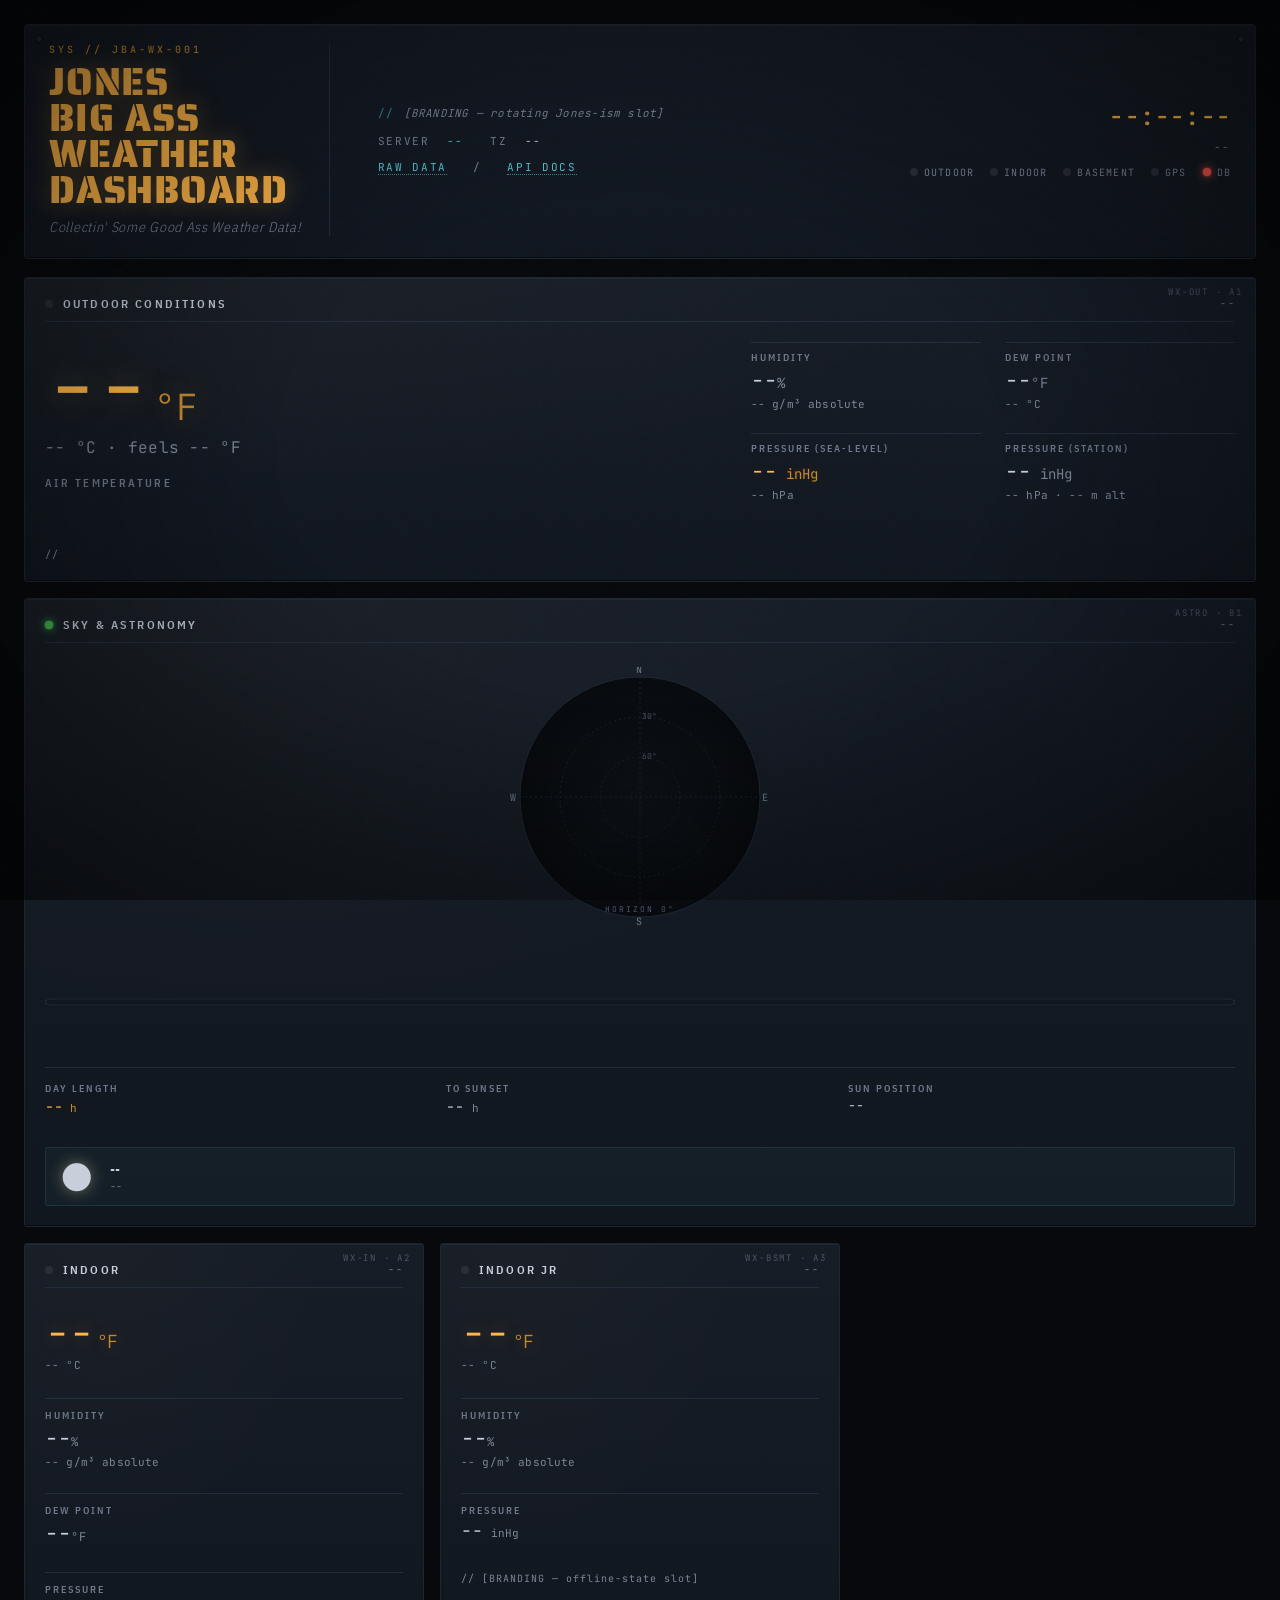
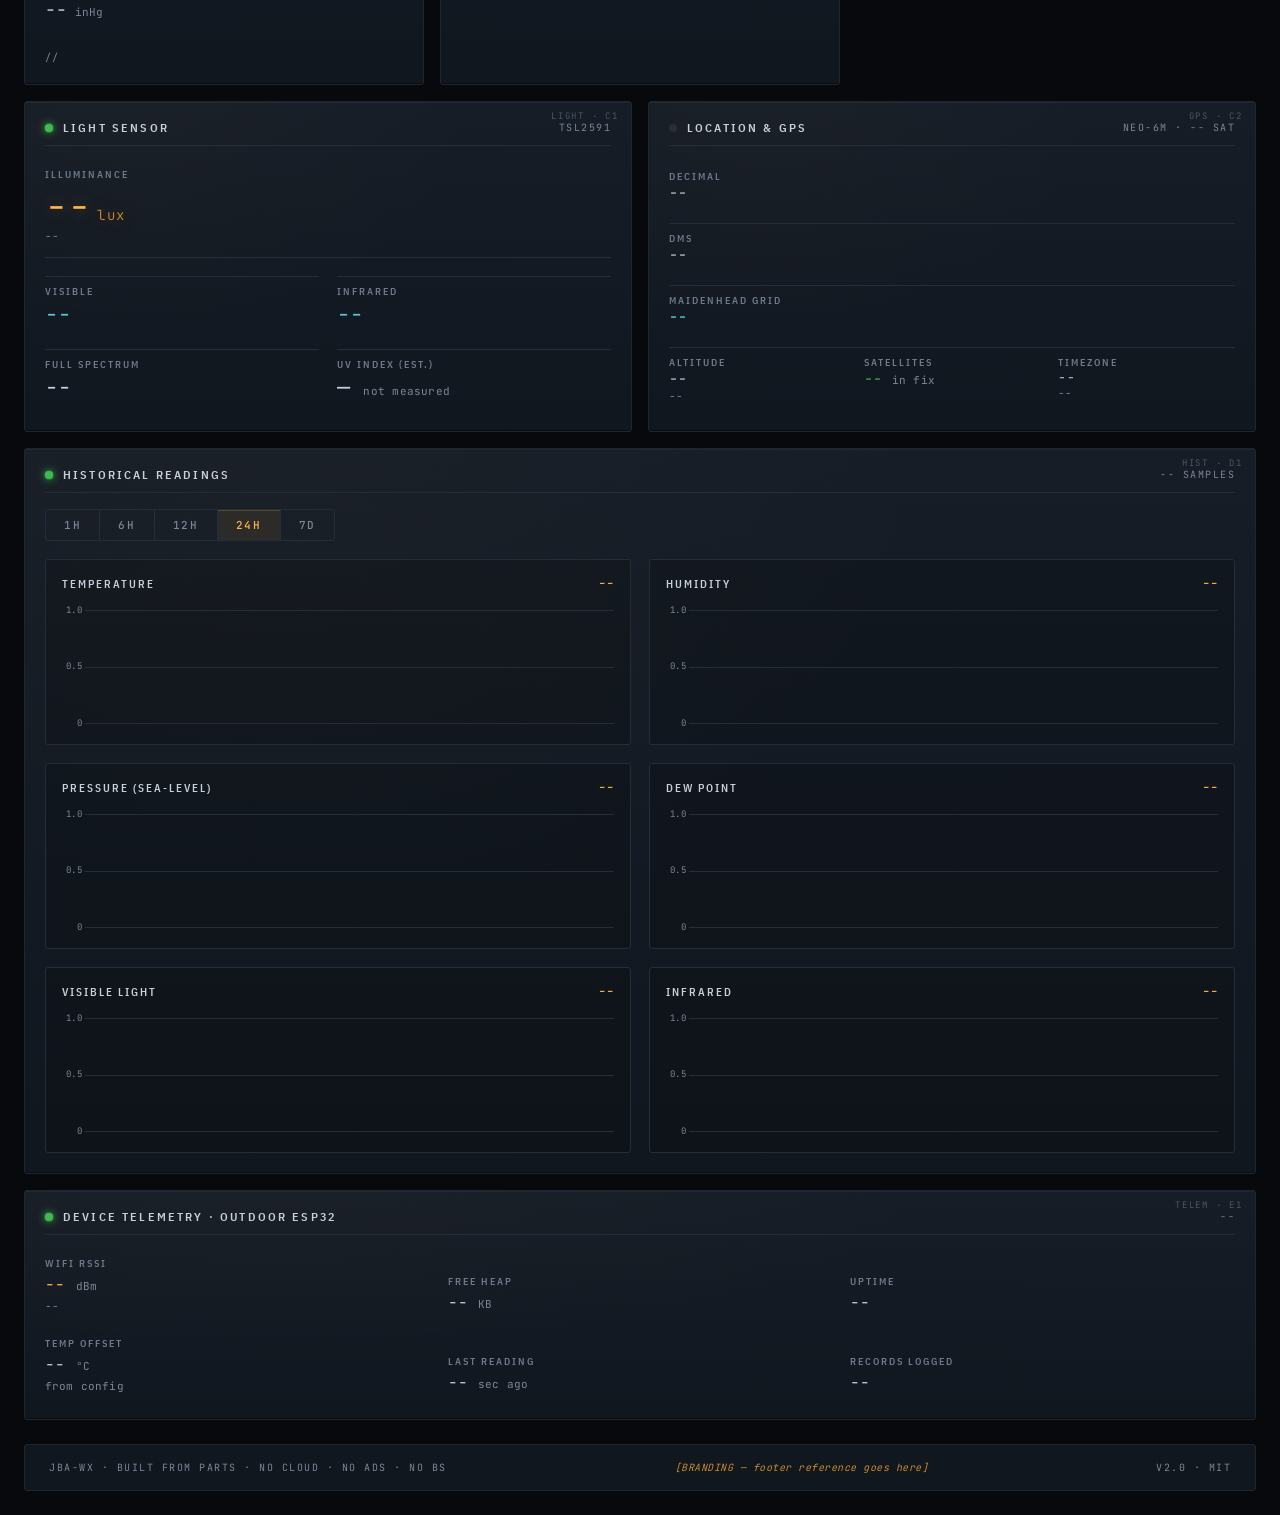
==== commit c60d2c6b: "feat(dashboard): add Raw Data + API Docs links under server/TZ line Adds a header row with a "Raw Da" ====
--- a/dashboard/index.html
+++ b/dashboard/index.html
@@ -31,6 +31,11 @@
       </div>
       <div class="tagline" style="margin-top: 8px; color: var(--text-dim);">
         SERVER &nbsp;<span style="color: var(--cool)" id="server-addr">--</span>&nbsp;&nbsp; TZ &nbsp;<span style="color: var(--text)" id="server-tz">--</span>
+      </div>
+      <div class="tagline" style="margin-top: 6px;">
+        <a class="meta-link" href="/api/v1/current" target="_blank" rel="noopener">Raw Data</a>
+        &nbsp;&nbsp;<span style="color: var(--text-dim)">/</span>&nbsp;&nbsp;
+        <a class="meta-link" href="/docs" target="_blank" rel="noopener">API Docs</a>
       </div>
     </div>
 
--- a/dashboard/style.css
+++ b/dashboard/style.css
@@ -151,6 +151,18 @@
   text-transform: none;
   letter-spacing: 0.02em;
   font-style: italic;
+}
+
+.meta-link {
+  color: var(--cool);
+  text-decoration: none;
+  border-bottom: 1px dotted var(--cool-dim);
+  transition: color 0.15s ease, border-color 0.15s ease;
+}
+
+.meta-link:hover {
+  color: var(--readout);
+  border-bottom-color: var(--readout);
 }
 
 .header-status {
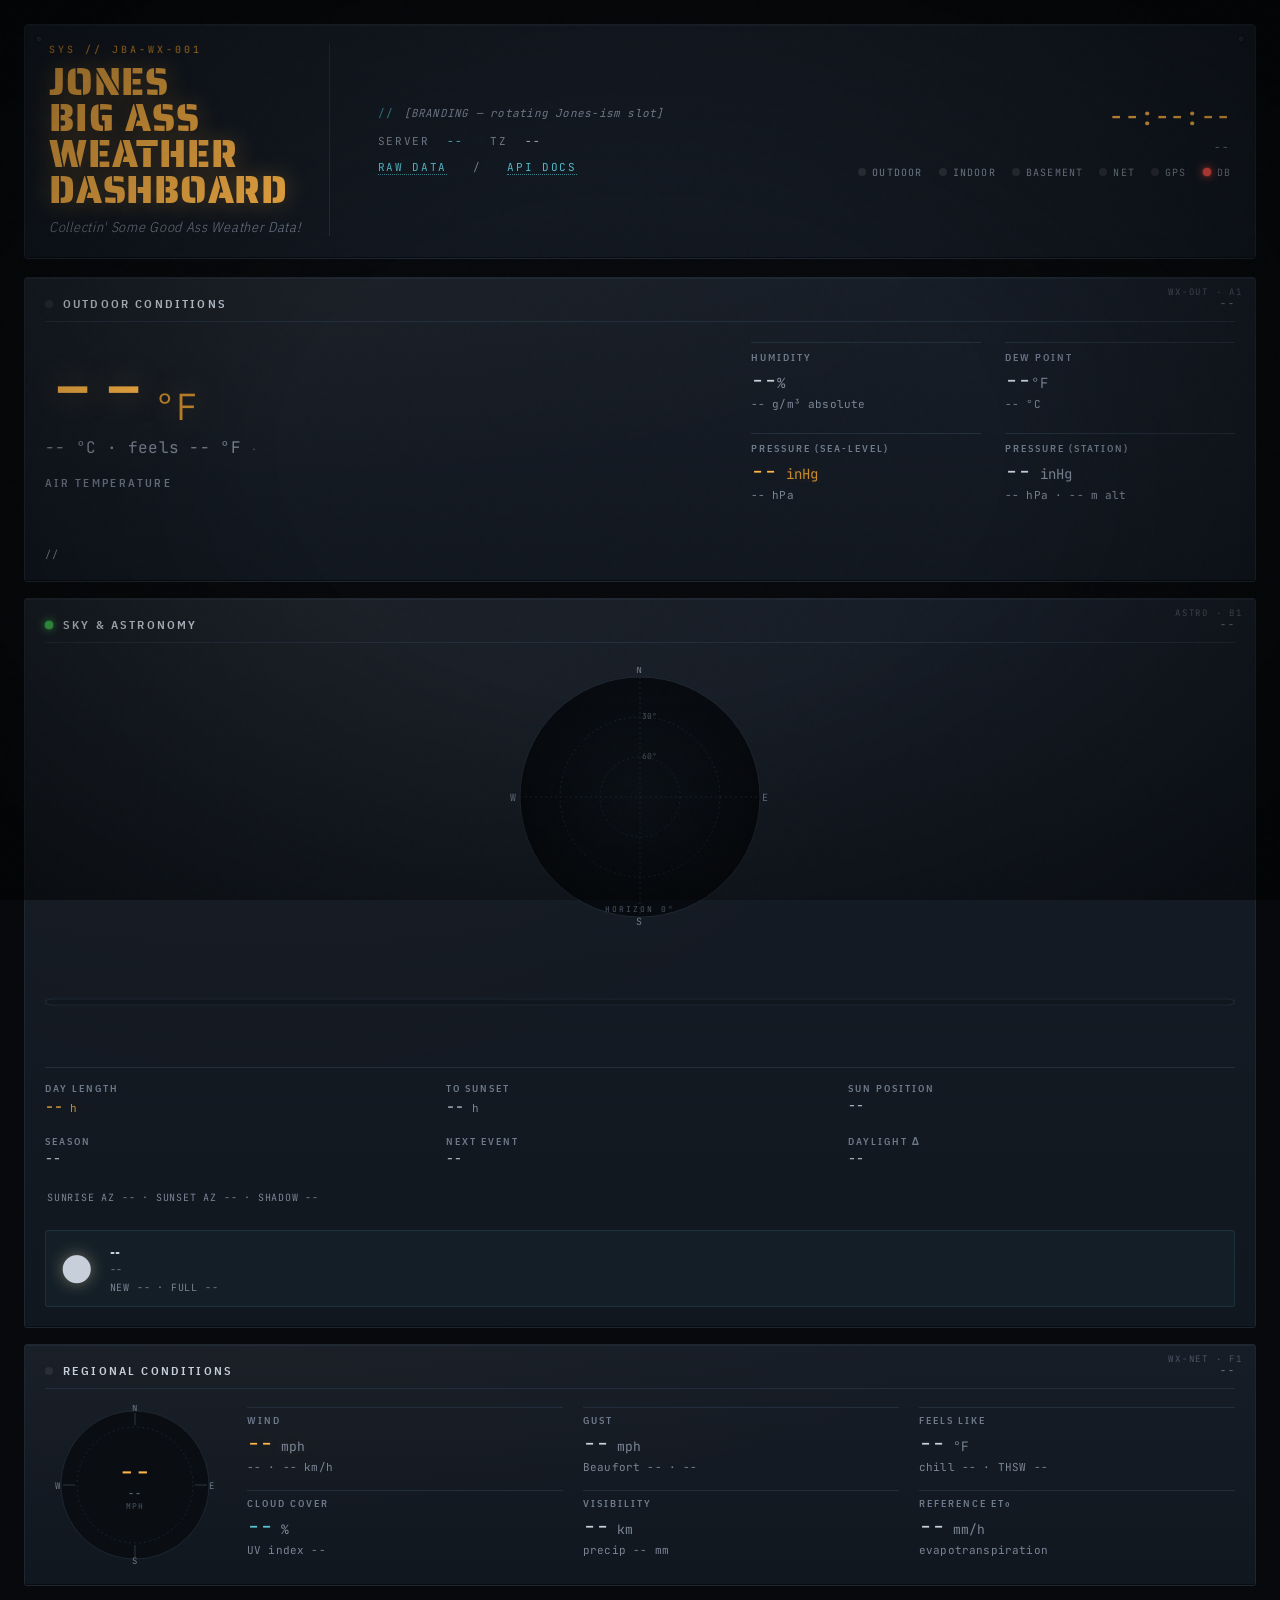
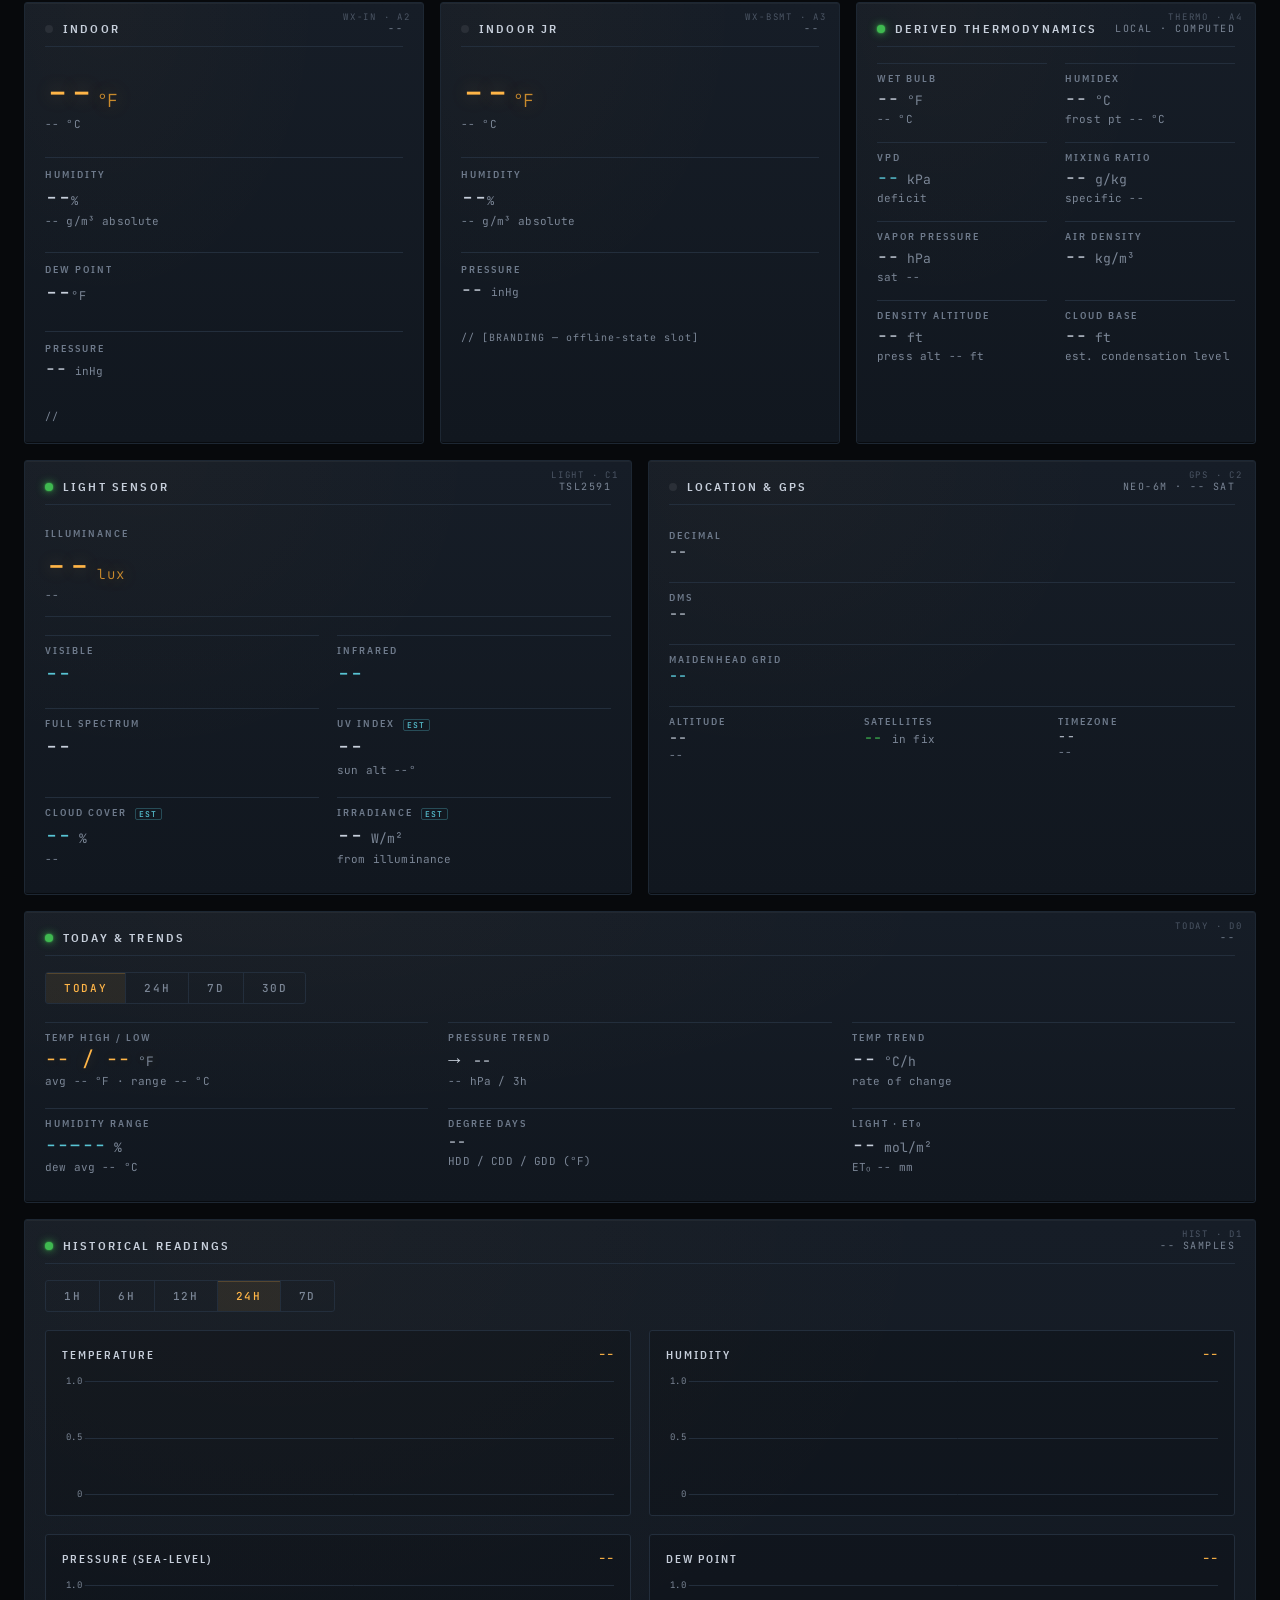
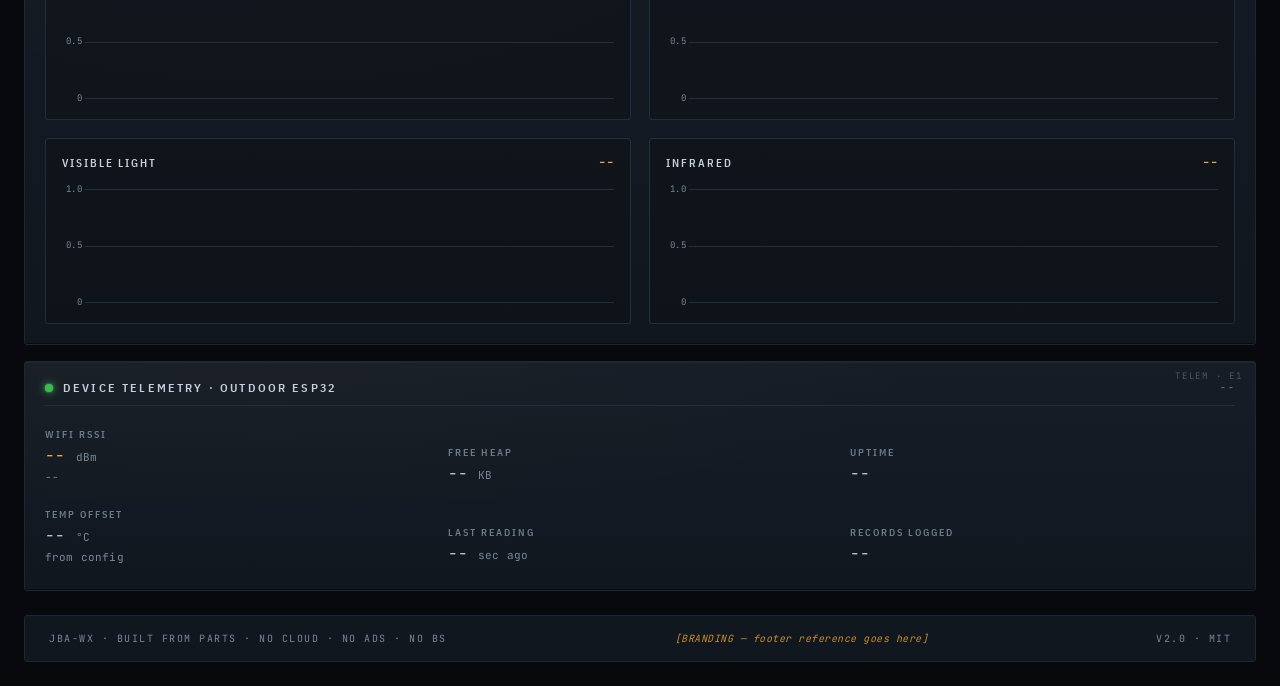
==== commit 9463ee3c: "feat(dashboard): surface new API data, internet-optional UX Surface the external feed, derivations, " ====
--- a/dashboard/index.html
+++ b/dashboard/index.html
@@ -46,6 +46,7 @@
         <div class="status-item"><span class="led" id="led-outdoor"></span>OUTDOOR</div>
         <div class="status-item"><span class="led" id="led-indoor"></span>INDOOR</div>
         <div class="status-item"><span class="led" id="led-basement"></span>BASEMENT</div>
+        <div class="status-item"><span class="led" id="led-net"></span>NET</div>
         <div class="status-item"><span class="led" id="led-gps"></span>GPS</div>
         <div class="status-item"><span class="led" id="led-db"></span>DB</div>
       </div>
@@ -69,7 +70,7 @@
       <div class="hero">
         <div class="hero-temp">
           <div class="hero-temp-main"><span id="out-temp-f">--</span><span class="unit">°F</span></div>
-          <div class="hero-temp-alt"><span id="out-temp-c">--</span> °C  ·  feels <span id="out-feels-f">--</span> °F</div>
+          <div class="hero-temp-alt"><span id="out-temp-c">--</span> °C  ·  feels <span id="out-feels-f">--</span> °F <span class="src-tag" id="out-feels-src"></span></div>
           <div class="hero-temp-label">Air Temperature</div>
         </div>
 
@@ -196,13 +197,95 @@
             <div class="metric-label">Sun Position</div>
             <div class="metric-value" style="font-size:13px" id="astro-sunpos">--</div>
           </div>
-        </div>
+          <div class="metric">
+            <div class="metric-label">Season</div>
+            <div class="metric-value" style="font-size:13px" id="astro-season">--</div>
+          </div>
+          <div class="metric">
+            <div class="metric-label" id="astro-nextevent-label">Next Event</div>
+            <div class="metric-value" style="font-size:13px" id="astro-nextevent">--</div>
+          </div>
+          <div class="metric">
+            <div class="metric-label">Daylight Δ</div>
+            <div class="metric-value" style="font-size:13px" id="astro-daylendelta">--</div>
+          </div>
+        </div>
+
+        <div class="moon-meta" id="sun-extra" style="padding:2px 2px 0">SUNRISE AZ -- · SUNSET AZ -- · SHADOW --</div>
 
         <div class="moon-row">
           <div class="moon-glyph" id="moon-glyph">🌑</div>
           <div class="moon-info">
             <div class="moon-phase" id="moon-phase">--</div>
             <div class="moon-meta" id="moon-meta">--</div>
+            <div class="moon-meta" id="moon-next" style="margin-top:3px">NEW -- · FULL --</div>
+          </div>
+        </div>
+      </div>
+    </section>
+
+    <!-- REGIONAL (internet-sourced — optional) -->
+    <section class="panel panel-regional" data-code="WX-NET · F1" id="panel-regional">
+      <div class="panel-head">
+        <span class="led" id="led-regional-head"></span>
+        <span class="panel-head-title">Regional Conditions</span>
+        <span class="confidence-low" id="regional-confidence" style="display:none">LOW CONFIDENCE</span>
+        <span class="panel-head-sub" id="regional-headsub">--</span>
+        <span class="offline-tag" id="regional-offline-tag" style="display:none">
+          <span style="width:4px;height:4px;background:currentColor;border-radius:50%"></span>NO FEED
+        </span>
+      </div>
+
+      <div class="regional-grid">
+        <div class="wind-compass">
+          <svg id="wind-compass-svg" viewBox="0 0 160 160" xmlns="http://www.w3.org/2000/svg">
+            <circle cx="80" cy="80" r="74" fill="#0a0e13" stroke="#1d2733" stroke-width="1"/>
+            <circle cx="80" cy="80" r="58" fill="none" stroke="#1a2330" stroke-width="1" stroke-dasharray="2 3"/>
+            <line x1="80" y1="8"  x2="80" y2="20"  stroke="#2a3441" stroke-width="1"/>
+            <line x1="80" y1="140" x2="80" y2="152" stroke="#2a3441" stroke-width="1"/>
+            <line x1="8"  y1="80" x2="20"  y2="80" stroke="#2a3441" stroke-width="1"/>
+            <line x1="140" y1="80" x2="152" y2="80" stroke="#2a3441" stroke-width="1"/>
+            <text x="80" y="6"   text-anchor="middle" font-family="JetBrains Mono" font-size="9" fill="#6e7a8b">N</text>
+            <text x="157" y="84" text-anchor="middle" font-family="JetBrains Mono" font-size="9" fill="#6e7a8b">E</text>
+            <text x="80" y="159" text-anchor="middle" font-family="JetBrains Mono" font-size="9" fill="#6e7a8b">S</text>
+            <text x="3"  y="84"  text-anchor="middle" font-family="JetBrains Mono" font-size="9" fill="#6e7a8b">W</text>
+            <g id="wind-needle"></g>
+            <text x="80" y="76" text-anchor="middle" font-family="JetBrains Mono" font-size="26" fill="#ffb547" font-variant-numeric="tabular-nums" id="wind-compass-speed">--</text>
+            <text x="80" y="92" text-anchor="middle" font-family="JetBrains Mono" font-size="10" fill="#7b8696" letter-spacing="1" id="wind-compass-card">--</text>
+            <text x="80" y="104" text-anchor="middle" font-family="JetBrains Mono" font-size="8" fill="#4b5564" letter-spacing="1">MPH</text>
+          </svg>
+        </div>
+
+        <div class="regional-metrics">
+          <div class="metric">
+            <div class="metric-label">Wind</div>
+            <div class="metric-value warm"><span id="reg-wind-mph">--</span><span class="u"> mph</span></div>
+            <div class="metric-sub"><span id="reg-wind-dir">--</span> · <span id="reg-wind-kmh">--</span> km/h</div>
+          </div>
+          <div class="metric">
+            <div class="metric-label">Gust</div>
+            <div class="metric-value"><span id="reg-gust-mph">--</span><span class="u"> mph</span></div>
+            <div class="metric-sub">Beaufort <span id="reg-beaufort">--</span> · <span id="reg-beaufort-desc">--</span></div>
+          </div>
+          <div class="metric">
+            <div class="metric-label">Feels Like</div>
+            <div class="metric-value"><span id="reg-apparent-f">--</span><span class="u"> °F</span></div>
+            <div class="metric-sub">chill <span id="reg-windchill-f">--</span> · THSW <span id="reg-thsw-f">--</span></div>
+          </div>
+          <div class="metric">
+            <div class="metric-label">Cloud Cover</div>
+            <div class="metric-value cool"><span id="reg-cloud">--</span><span class="u"> %</span></div>
+            <div class="metric-sub">UV index <span id="reg-uv">--</span></div>
+          </div>
+          <div class="metric">
+            <div class="metric-label">Visibility</div>
+            <div class="metric-value"><span id="reg-vis">--</span><span class="u"> km</span></div>
+            <div class="metric-sub">precip <span id="reg-precip">--</span> mm</div>
+          </div>
+          <div class="metric">
+            <div class="metric-label">Reference ET₀</div>
+            <div class="metric-value"><span id="reg-et0">--</span><span class="u"> mm/h</span></div>
+            <div class="metric-sub">evapotranspiration</div>
           </div>
         </div>
       </div>
@@ -273,6 +356,56 @@
       </div>
     </section>
 
+    <!-- DERIVED THERMODYNAMICS (local, always available) -->
+    <section class="panel panel-derived" data-code="THERMO · A4" id="panel-derived">
+      <div class="panel-head">
+        <span class="led on"></span>
+        <span class="panel-head-title">Derived Thermodynamics</span>
+        <span class="panel-head-sub">LOCAL · COMPUTED</span>
+      </div>
+      <div class="thermo-grid">
+        <div class="metric">
+          <div class="metric-label">Wet Bulb</div>
+          <div class="metric-value"><span id="th-wetbulb-f">--</span><span class="u"> °F</span></div>
+          <div class="metric-sub"><span id="th-wetbulb-c">--</span> °C</div>
+        </div>
+        <div class="metric">
+          <div class="metric-label">Humidex</div>
+          <div class="metric-value"><span id="th-humidex-c">--</span><span class="u"> °C</span></div>
+          <div class="metric-sub">frost pt <span id="th-frost-c">--</span> °C</div>
+        </div>
+        <div class="metric">
+          <div class="metric-label">VPD</div>
+          <div class="metric-value cool"><span id="th-vpd">--</span><span class="u"> kPa</span></div>
+          <div class="metric-sub">deficit</div>
+        </div>
+        <div class="metric">
+          <div class="metric-label">Mixing Ratio</div>
+          <div class="metric-value"><span id="th-mixing">--</span><span class="u"> g/kg</span></div>
+          <div class="metric-sub">specific <span id="th-specific">--</span></div>
+        </div>
+        <div class="metric">
+          <div class="metric-label">Vapor Pressure</div>
+          <div class="metric-value"><span id="th-vp">--</span><span class="u"> hPa</span></div>
+          <div class="metric-sub">sat <span id="th-svp">--</span></div>
+        </div>
+        <div class="metric">
+          <div class="metric-label">Air Density</div>
+          <div class="metric-value"><span id="th-density">--</span><span class="u"> kg/m³</span></div>
+        </div>
+        <div class="metric">
+          <div class="metric-label">Density Altitude</div>
+          <div class="metric-value"><span id="th-densalt">--</span><span class="u"> ft</span></div>
+          <div class="metric-sub">press alt <span id="th-pressalt">--</span> ft</div>
+        </div>
+        <div class="metric">
+          <div class="metric-label">Cloud Base</div>
+          <div class="metric-value"><span id="th-cloudbase">--</span><span class="u"> ft</span></div>
+          <div class="metric-sub">est. condensation level</div>
+        </div>
+      </div>
+    </section>
+
     <!-- LIGHT -->
     <section class="panel panel-light" data-code="LIGHT · C1">
       <div class="panel-head">
@@ -300,8 +433,19 @@
           <div class="metric-value" id="light-full">--</div>
         </div>
         <div class="metric">
-          <div class="metric-label">UV Index (est.)</div>
-          <div class="metric-value">— <span style="font-size:11px;color:var(--text-dim)">not measured</span></div>
+          <div class="metric-label">UV Index <span class="est-tag">EST</span></div>
+          <div class="metric-value"><span id="sky-uv">--</span></div>
+          <div class="metric-sub">sun alt <span id="sky-sunalt">--</span>°</div>
+        </div>
+        <div class="metric">
+          <div class="metric-label">Cloud Cover <span class="est-tag">EST</span></div>
+          <div class="metric-value cool"><span id="sky-cloud">--</span><span class="u"> %</span></div>
+          <div class="metric-sub" id="sky-condition">--</div>
+        </div>
+        <div class="metric">
+          <div class="metric-label">Irradiance <span class="est-tag">EST</span></div>
+          <div class="metric-value"><span id="sky-irr">--</span><span class="u"> W/m²</span></div>
+          <div class="metric-sub">from illuminance</div>
         </div>
       </div>
     </section>
@@ -342,6 +486,55 @@
             <div class="gps-mono" style="font-size:13px" id="gps-tz">--</div>
             <div class="metric-sub" id="gps-tz-offset">--</div>
           </div>
+        </div>
+      </div>
+    </section>
+
+    <!-- TODAY / SUMMARY (history-derived) -->
+    <section class="panel panel-summary" data-code="TODAY · D0" id="panel-summary">
+      <div class="panel-head">
+        <span class="led on" id="led-summary-head"></span>
+        <span class="panel-head-title">Today &amp; Trends</span>
+        <span class="panel-head-sub" id="summary-headsub">--</span>
+      </div>
+
+      <div class="window-bar" id="summary-window-bar">
+        <button class="window-btn active" data-period="today">TODAY</button>
+        <button class="window-btn" data-period="24h">24H</button>
+        <button class="window-btn" data-period="7d">7D</button>
+        <button class="window-btn" data-period="30d">30D</button>
+      </div>
+
+      <div class="summary-grid">
+        <div class="metric">
+          <div class="metric-label">Temp High / Low</div>
+          <div class="metric-value warm"><span id="sum-temp-hi">--</span> / <span id="sum-temp-lo">--</span><span class="u"> °F</span></div>
+          <div class="metric-sub">avg <span id="sum-temp-avg">--</span> °F · range <span id="sum-diurnal">--</span> °C</div>
+        </div>
+        <div class="metric">
+          <div class="metric-label">Pressure Trend</div>
+          <div class="metric-value"><span class="tendency-arrow" id="sum-tendency-arrow">→</span> <span id="sum-tendency" style="font-size:15px">--</span></div>
+          <div class="metric-sub"><span id="sum-tendency-val">--</span> hPa / 3h</div>
+        </div>
+        <div class="metric">
+          <div class="metric-label">Temp Trend</div>
+          <div class="metric-value"><span id="sum-temp-trend">--</span><span class="u"> °C/h</span></div>
+          <div class="metric-sub">rate of change</div>
+        </div>
+        <div class="metric">
+          <div class="metric-label">Humidity Range</div>
+          <div class="metric-value cool"><span id="sum-hum-lo">--</span>–<span id="sum-hum-hi">--</span><span class="u"> %</span></div>
+          <div class="metric-sub">dew avg <span id="sum-dew">--</span> °C</div>
+        </div>
+        <div class="metric">
+          <div class="metric-label">Degree Days</div>
+          <div class="metric-value" style="font-size:15px"><span id="sum-dd">--</span></div>
+          <div class="metric-sub">HDD / CDD / GDD (°F)</div>
+        </div>
+        <div class="metric">
+          <div class="metric-label">Light · ET₀</div>
+          <div class="metric-value"><span id="sum-dli">--</span><span class="u"> mol/m²</span></div>
+          <div class="metric-sub">ET₀ <span id="sum-et0">--</span> mm</div>
         </div>
       </div>
     </section>
--- a/dashboard/style.css
+++ b/dashboard/style.css
@@ -267,10 +267,13 @@
 
 .panel-out      { grid-column: span 7; }
 .panel-astro    { grid-column: span 5; grid-row: span 2; }
+.panel-regional { grid-column: span 7; }
 .panel-indoor   { grid-column: span 3; }
 .panel-basement { grid-column: span 4; }
+.panel-derived  { grid-column: span 5; }
 .panel-light    { grid-column: span 6; }
 .panel-gps      { grid-column: span 6; }
+.panel-summary  { grid-column: span 12; }
 .panel-charts   { grid-column: span 12; }
 .panel-device   { grid-column: span 12; }
 
@@ -414,6 +417,54 @@
   color: var(--text-dim);
   font-variant-numeric: tabular-nums;
 }
+
+.metric-value .u {
+  font-size: 13px;
+  color: var(--text-dim);
+  letter-spacing: 0;
+}
+
+/* small inline tags / chips */
+.src-tag {
+  font-family: 'JetBrains Mono', monospace;
+  font-size: 10px;
+  color: var(--label-bright);
+  letter-spacing: 0.1em;
+  text-transform: uppercase;
+}
+.src-tag::before { content: "· "; color: var(--label); }
+
+.est-tag {
+  font-family: 'JetBrains Mono', monospace;
+  font-size: 8px;
+  font-weight: 500;
+  color: var(--cool);
+  letter-spacing: 0.15em;
+  border: 1px solid rgba(88, 196, 212, 0.3);
+  border-radius: 2px;
+  padding: 0 3px;
+  margin-left: 4px;
+  vertical-align: middle;
+}
+
+.confidence-low {
+  display: inline-flex;
+  align-items: center;
+  padding: 2px 7px;
+  margin-left: 8px;
+  background: rgba(224, 168, 59, 0.1);
+  border: 1px solid rgba(224, 168, 59, 0.35);
+  border-radius: 2px;
+  font-family: 'JetBrains Mono', monospace;
+  font-size: 9px;
+  color: var(--led-warn);
+  letter-spacing: 0.18em;
+}
+
+.tendency-arrow { font-size: 20px; line-height: 1; }
+.tendency-arrow.rising  { color: var(--led-on); }
+.tendency-arrow.falling { color: var(--led-fault); }
+.tendency-arrow.steady  { color: var(--text-dim); }
 
 /* ASTRONOMY */
 
@@ -549,6 +600,57 @@
   margin-left: auto;
 }
 
+/* REGIONAL (internet-sourced) */
+
+.regional-grid {
+  display: grid;
+  grid-template-columns: 180px 1fr;
+  gap: 22px;
+  align-items: center;
+  margin-top: 4px;
+}
+
+.wind-compass {
+  display: flex;
+  justify-content: center;
+}
+
+.wind-compass svg {
+  width: 100%;
+  max-width: 160px;
+  height: auto;
+}
+
+.regional-metrics {
+  display: grid;
+  grid-template-columns: repeat(3, 1fr);
+  gap: 10px 20px;
+}
+
+.regional-metrics .metric { padding: 6px 0; }
+
+/* DERIVED THERMODYNAMICS */
+
+.thermo-grid {
+  display: grid;
+  grid-template-columns: repeat(2, 1fr);
+  gap: 8px 18px;
+  margin-top: 4px;
+}
+
+.thermo-grid .metric-value { font-size: 18px; }
+
+/* TODAY / SUMMARY */
+
+.summary-grid {
+  display: grid;
+  grid-template-columns: repeat(3, 1fr);
+  gap: 12px 20px;
+}
+
+.summary-grid .metric { padding: 8px 0; }
+.summary-grid .metric-value { font-size: 20px; }
+
 /* LIGHT + GPS PANELS */
 
 .light-grid, .gps-grid {
@@ -756,8 +858,10 @@
 @media (max-width: 1280px) {
   .panel-out      { grid-column: span 12; }
   .panel-astro    { grid-column: span 12; grid-row: auto; }
+  .panel-regional { grid-column: span 12; }
   .panel-indoor   { grid-column: span 4; }
   .panel-basement { grid-column: span 4; }
+  .panel-derived  { grid-column: span 4; }
   .panel-light    { grid-column: span 6; }
   .panel-gps      { grid-column: span 6; }
   .charts-grid    { grid-template-columns: repeat(2, 1fr); }
@@ -772,8 +876,12 @@
   .header-status { align-items: flex-start; }
   .hero { grid-template-columns: 1fr; gap: 18px; }
   .hero-temp-main { font-size: 64px; }
-  .panel-out, .panel-astro, .panel-indoor, .panel-basement,
-  .panel-light, .panel-gps, .panel-charts, .panel-device { grid-column: span 12; }
+  .panel-out, .panel-astro, .panel-regional, .panel-indoor, .panel-basement,
+  .panel-derived, .panel-light, .panel-gps, .panel-summary,
+  .panel-charts, .panel-device { grid-column: span 12; }
+  .regional-grid { grid-template-columns: 1fr; }
+  .regional-metrics { grid-template-columns: repeat(2, 1fr); }
+  .thermo-grid, .summary-grid { grid-template-columns: repeat(2, 1fr); }
   .charts-grid { grid-template-columns: 1fr; }
   .telemetry-grid { grid-template-columns: repeat(2, 1fr); }
 }
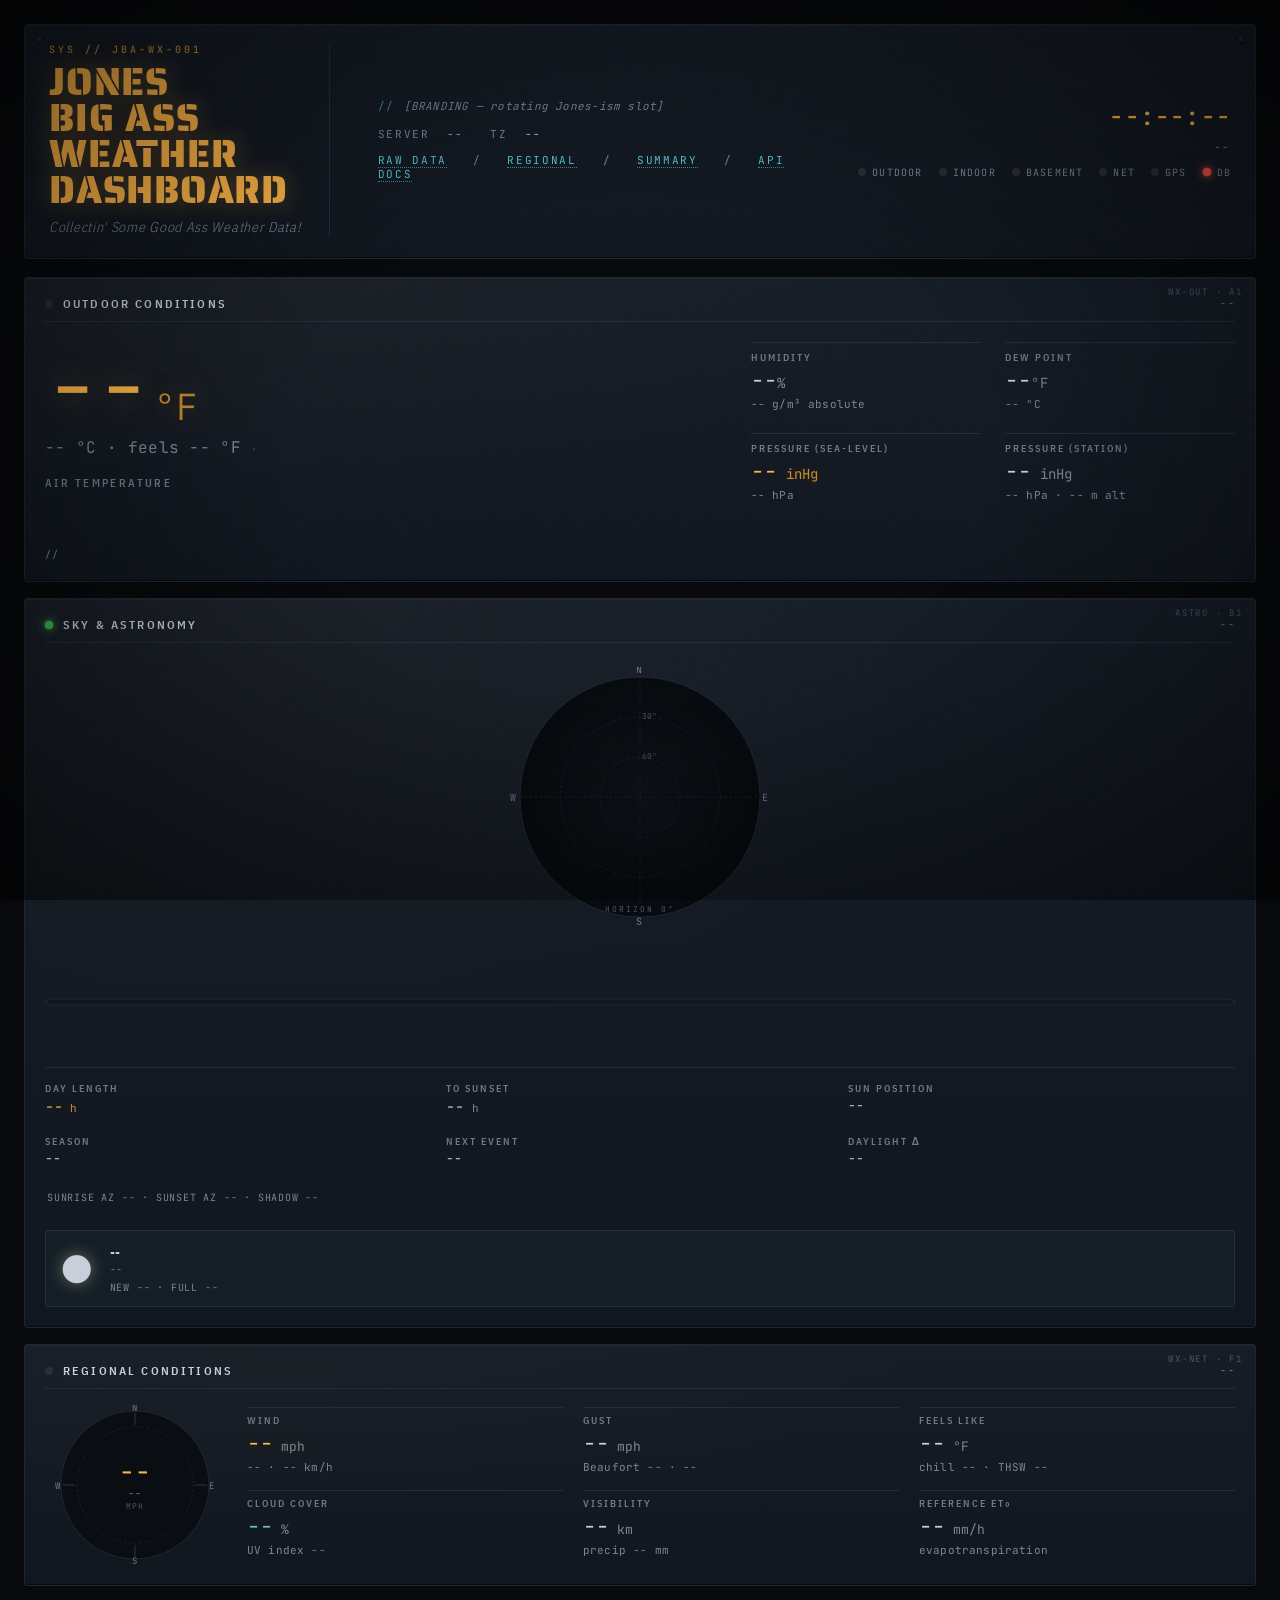
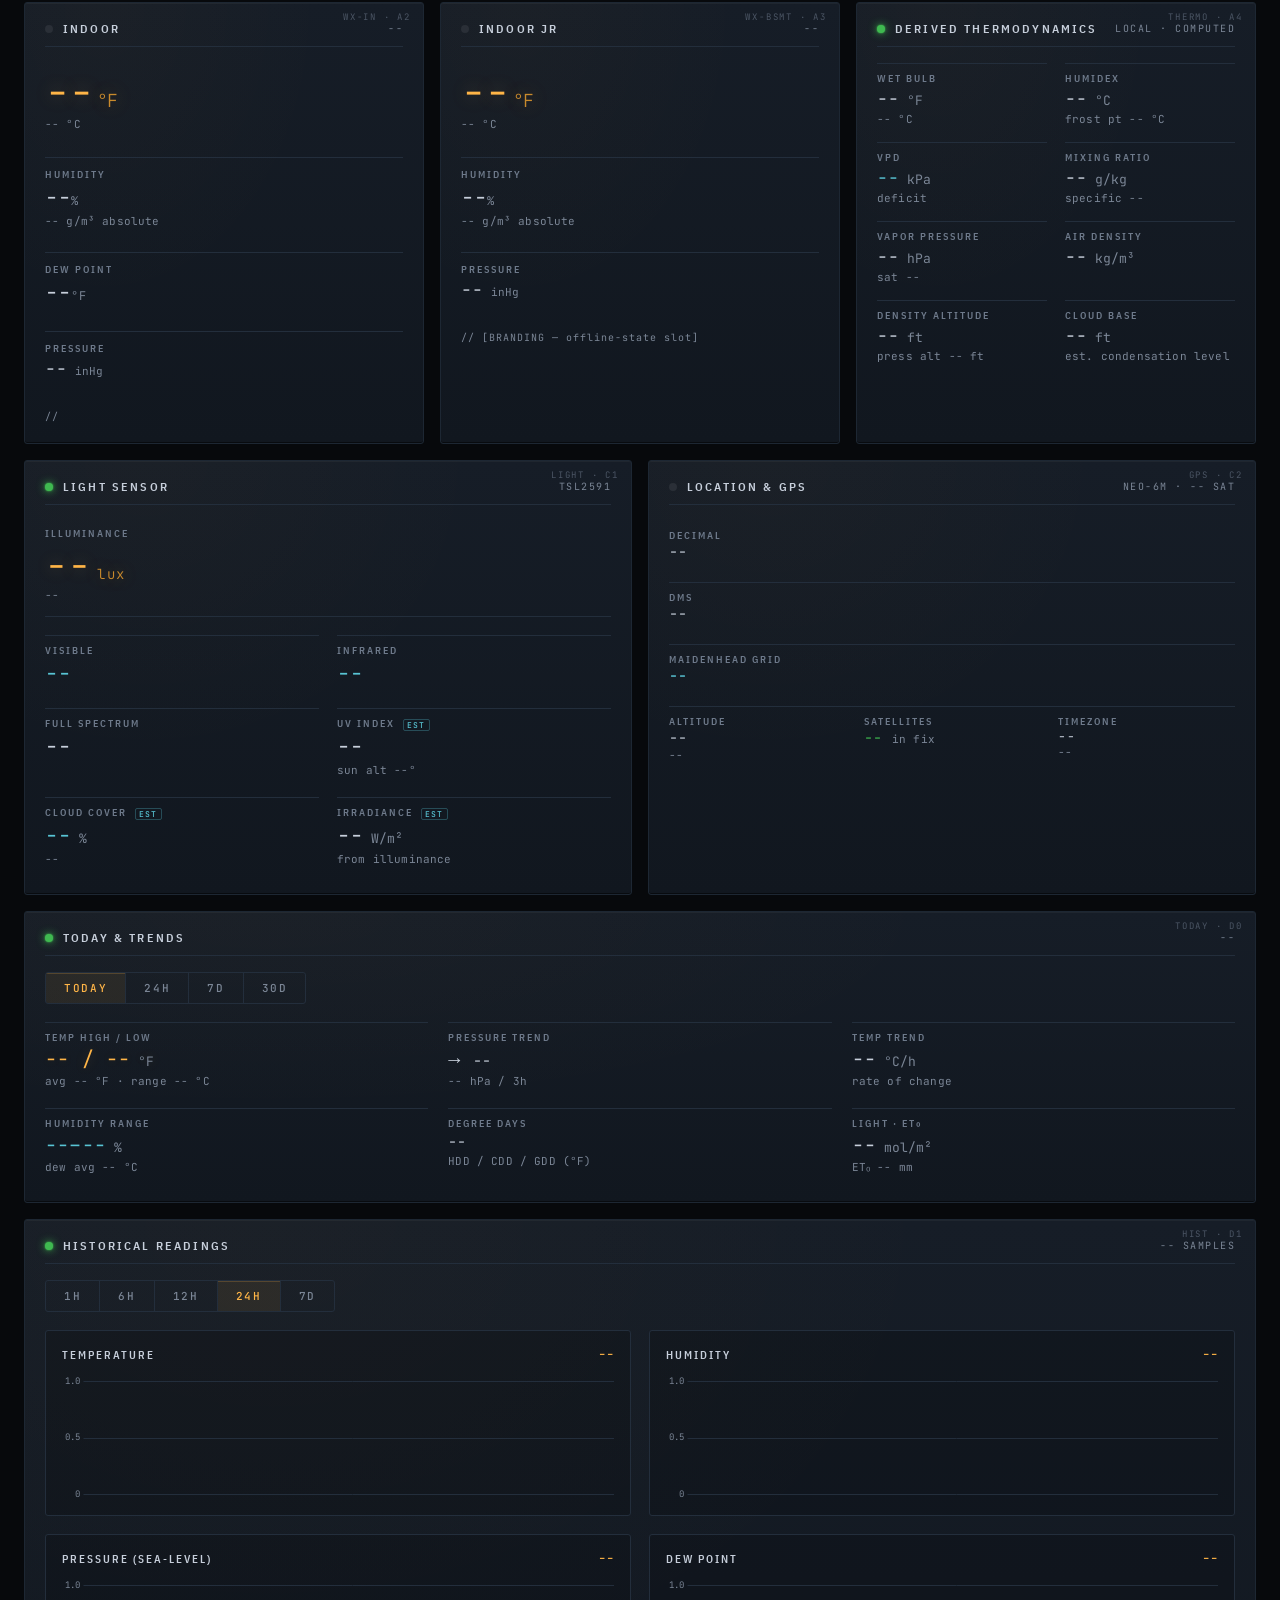
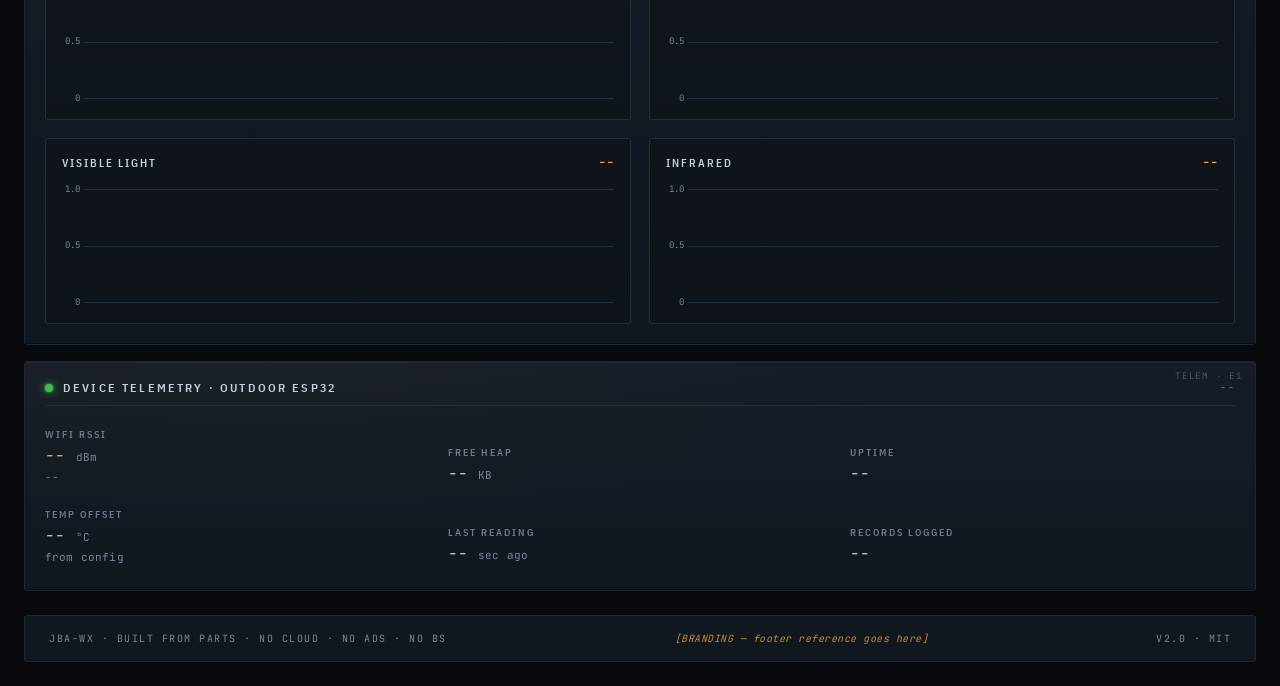
==== commit baa4b7c4: "feat(dashboard): add header quick-links for /external and /summary The header link row exposed Raw D" ====
--- a/dashboard/index.html
+++ b/dashboard/index.html
@@ -34,6 +34,10 @@
       </div>
       <div class="tagline" style="margin-top: 6px;">
         <a class="meta-link" href="/api/v1/current" target="_blank" rel="noopener">Raw Data</a>
+        &nbsp;&nbsp;<span style="color: var(--text-dim)">/</span>&nbsp;&nbsp;
+        <a class="meta-link" href="/api/v1/external" target="_blank" rel="noopener">Regional</a>
+        &nbsp;&nbsp;<span style="color: var(--text-dim)">/</span>&nbsp;&nbsp;
+        <a class="meta-link" href="/api/v1/summary/outdoor" target="_blank" rel="noopener">Summary</a>
         &nbsp;&nbsp;<span style="color: var(--text-dim)">/</span>&nbsp;&nbsp;
         <a class="meta-link" href="/docs" target="_blank" rel="noopener">API Docs</a>
       </div>
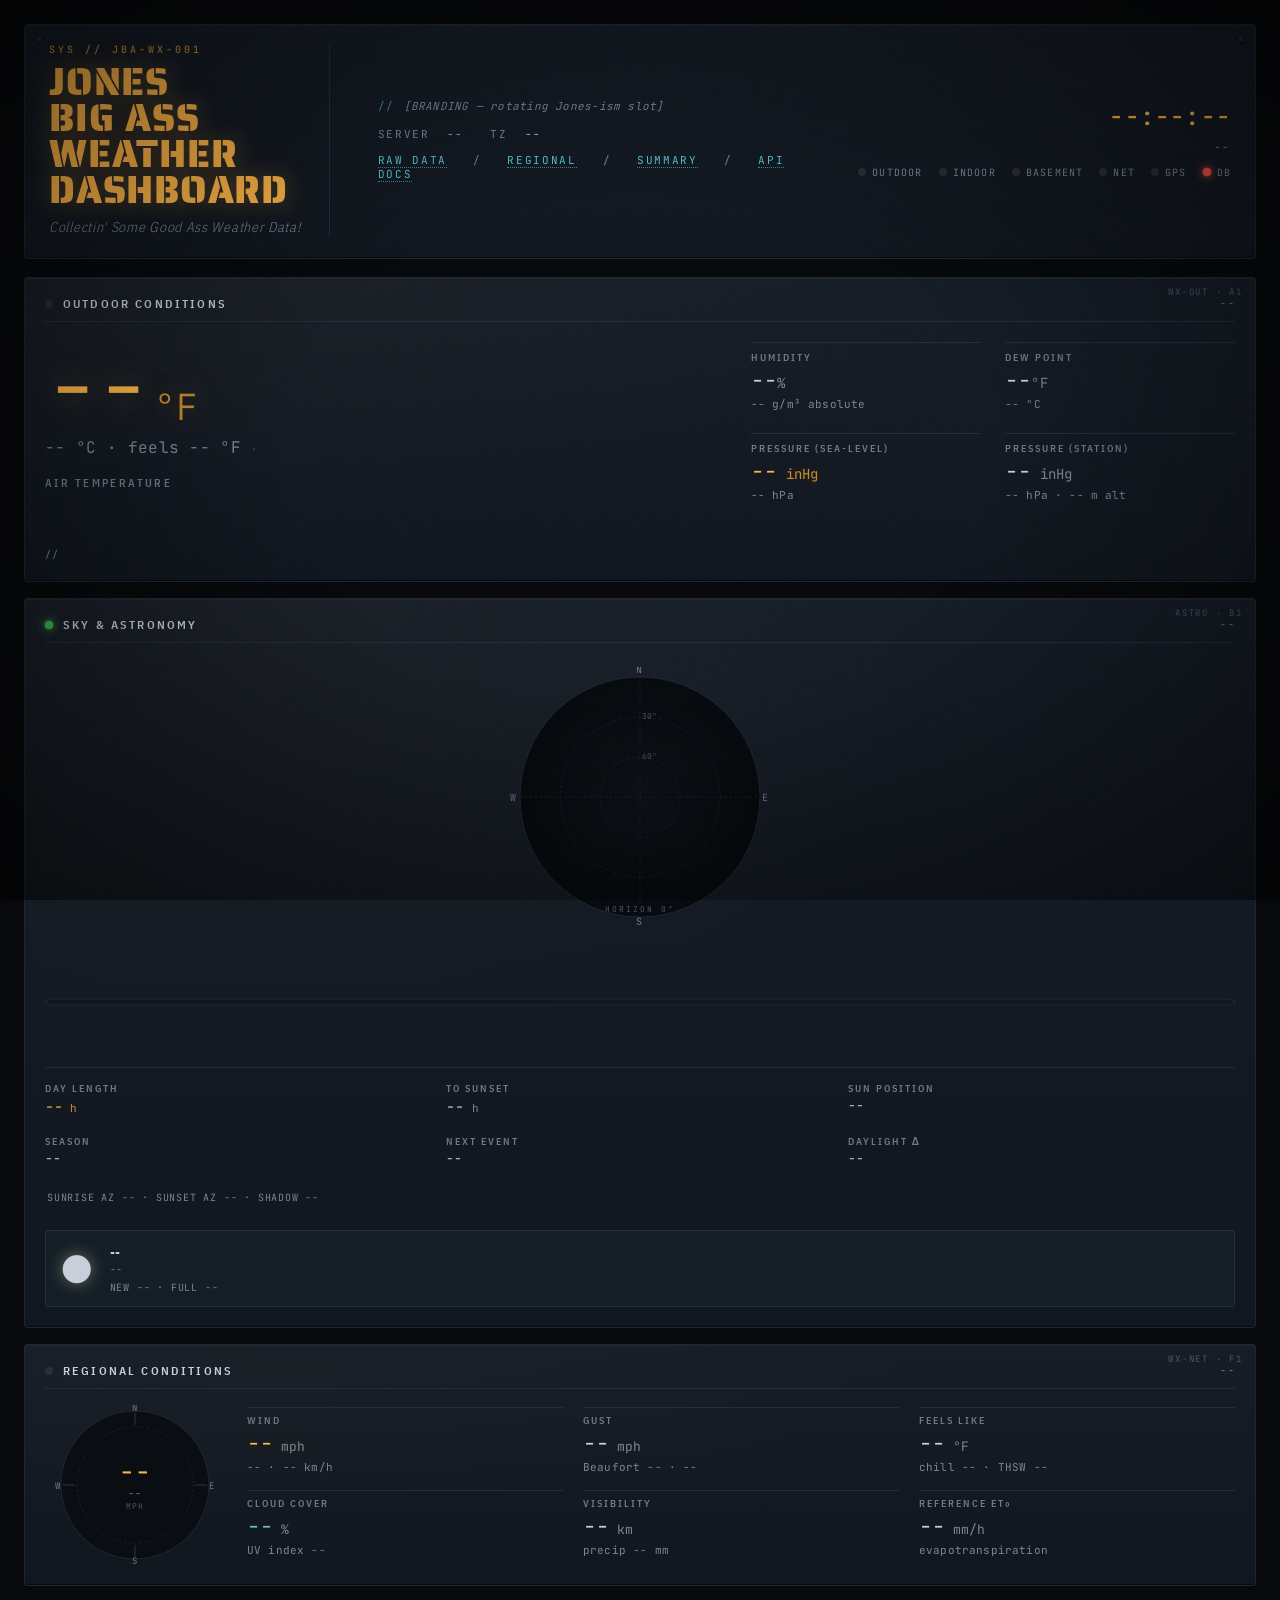
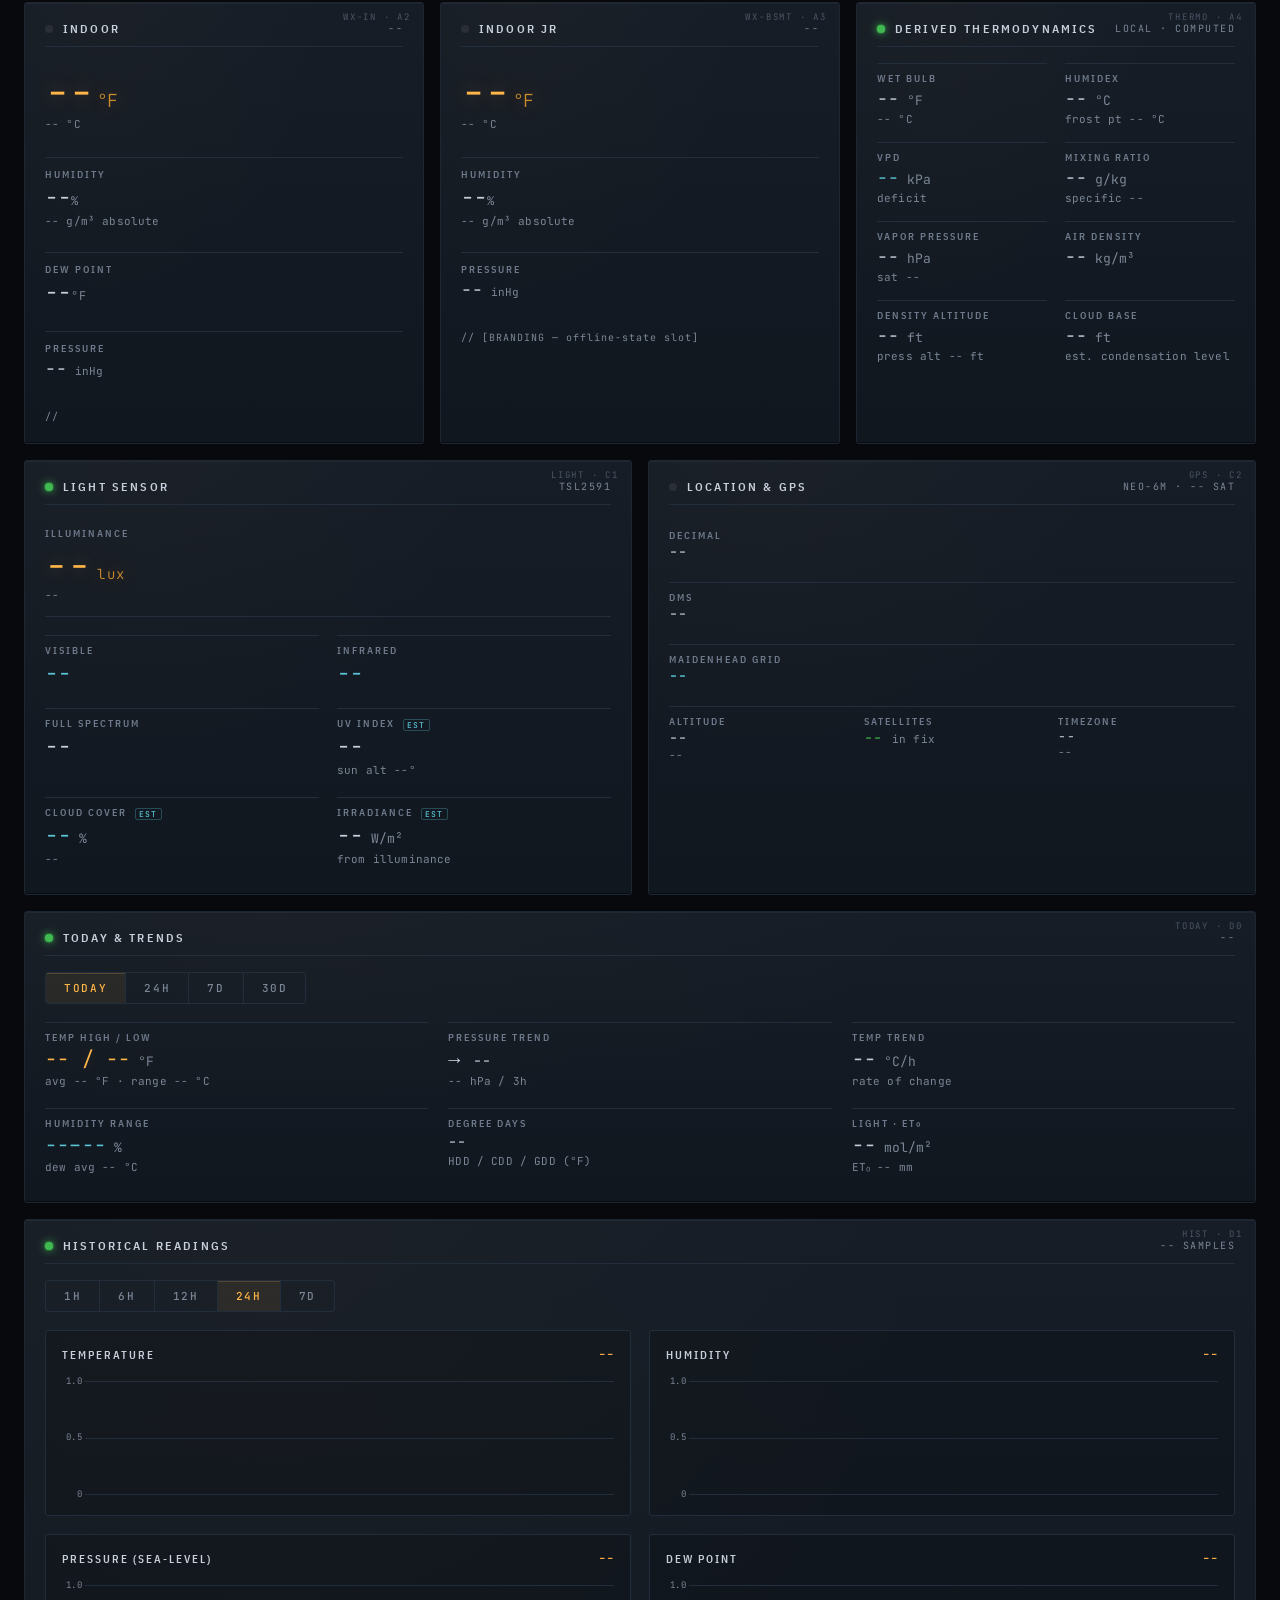
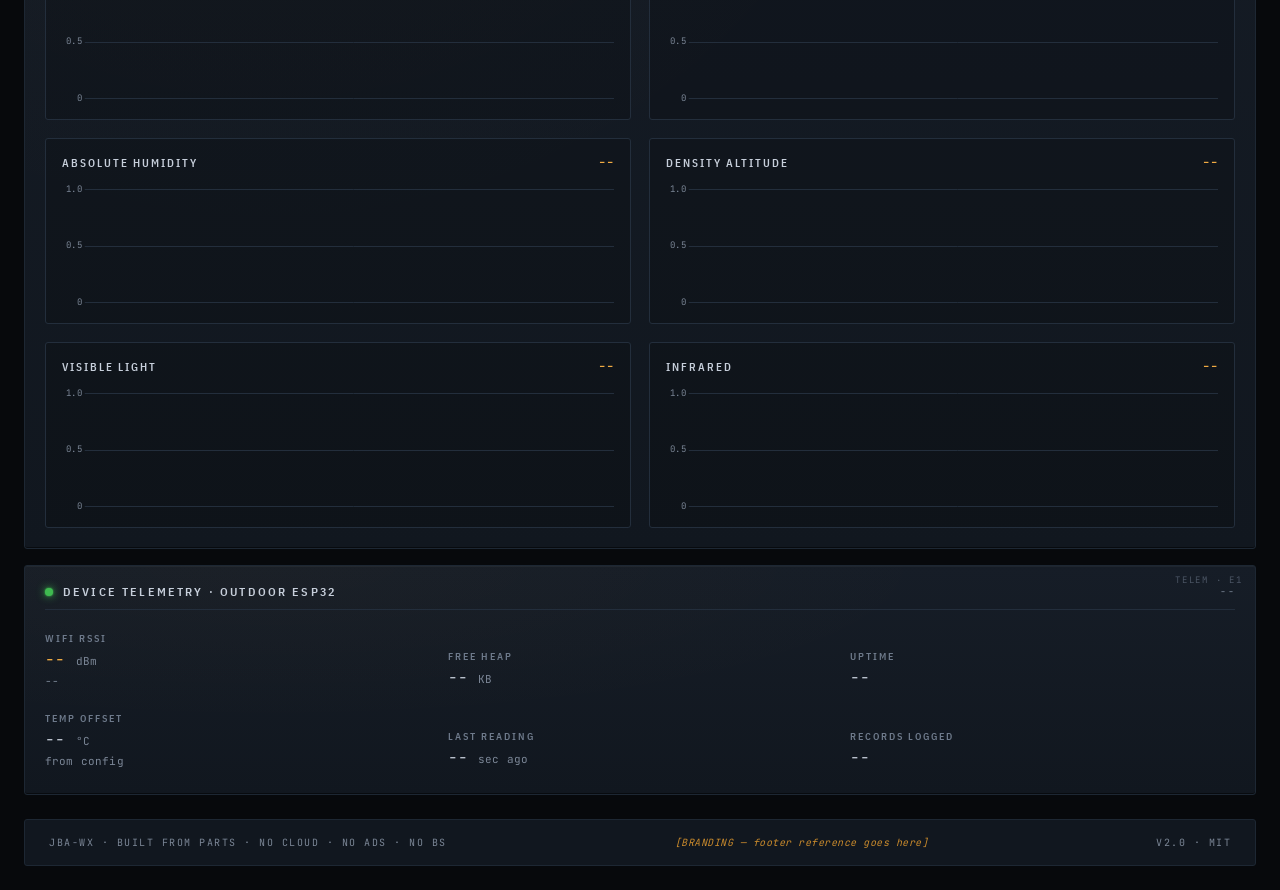
==== commit 226a2932: "feat(dashboard): chart absolute humidity and density altitude Two new cells in Historical Readings, " ====
--- a/dashboard/index.html
+++ b/dashboard/index.html
@@ -590,6 +590,20 @@
         </div>
         <div class="chart-cell">
           <div class="chart-cell-head">
+            <span class="chart-title">Absolute Humidity</span>
+            <span class="chart-current" id="chart-cur-abshum">--</span>
+          </div>
+          <div class="chart-canvas-wrap"><canvas id="chartAbsHum"></canvas></div>
+        </div>
+        <div class="chart-cell">
+          <div class="chart-cell-head">
+            <span class="chart-title">Density Altitude</span>
+            <span class="chart-current" id="chart-cur-densalt">--</span>
+          </div>
+          <div class="chart-canvas-wrap"><canvas id="chartDensAlt"></canvas></div>
+        </div>
+        <div class="chart-cell">
+          <div class="chart-cell-head">
             <span class="chart-title">Visible Light</span>
             <span class="chart-current" id="chart-cur-vis">--</span>
           </div>
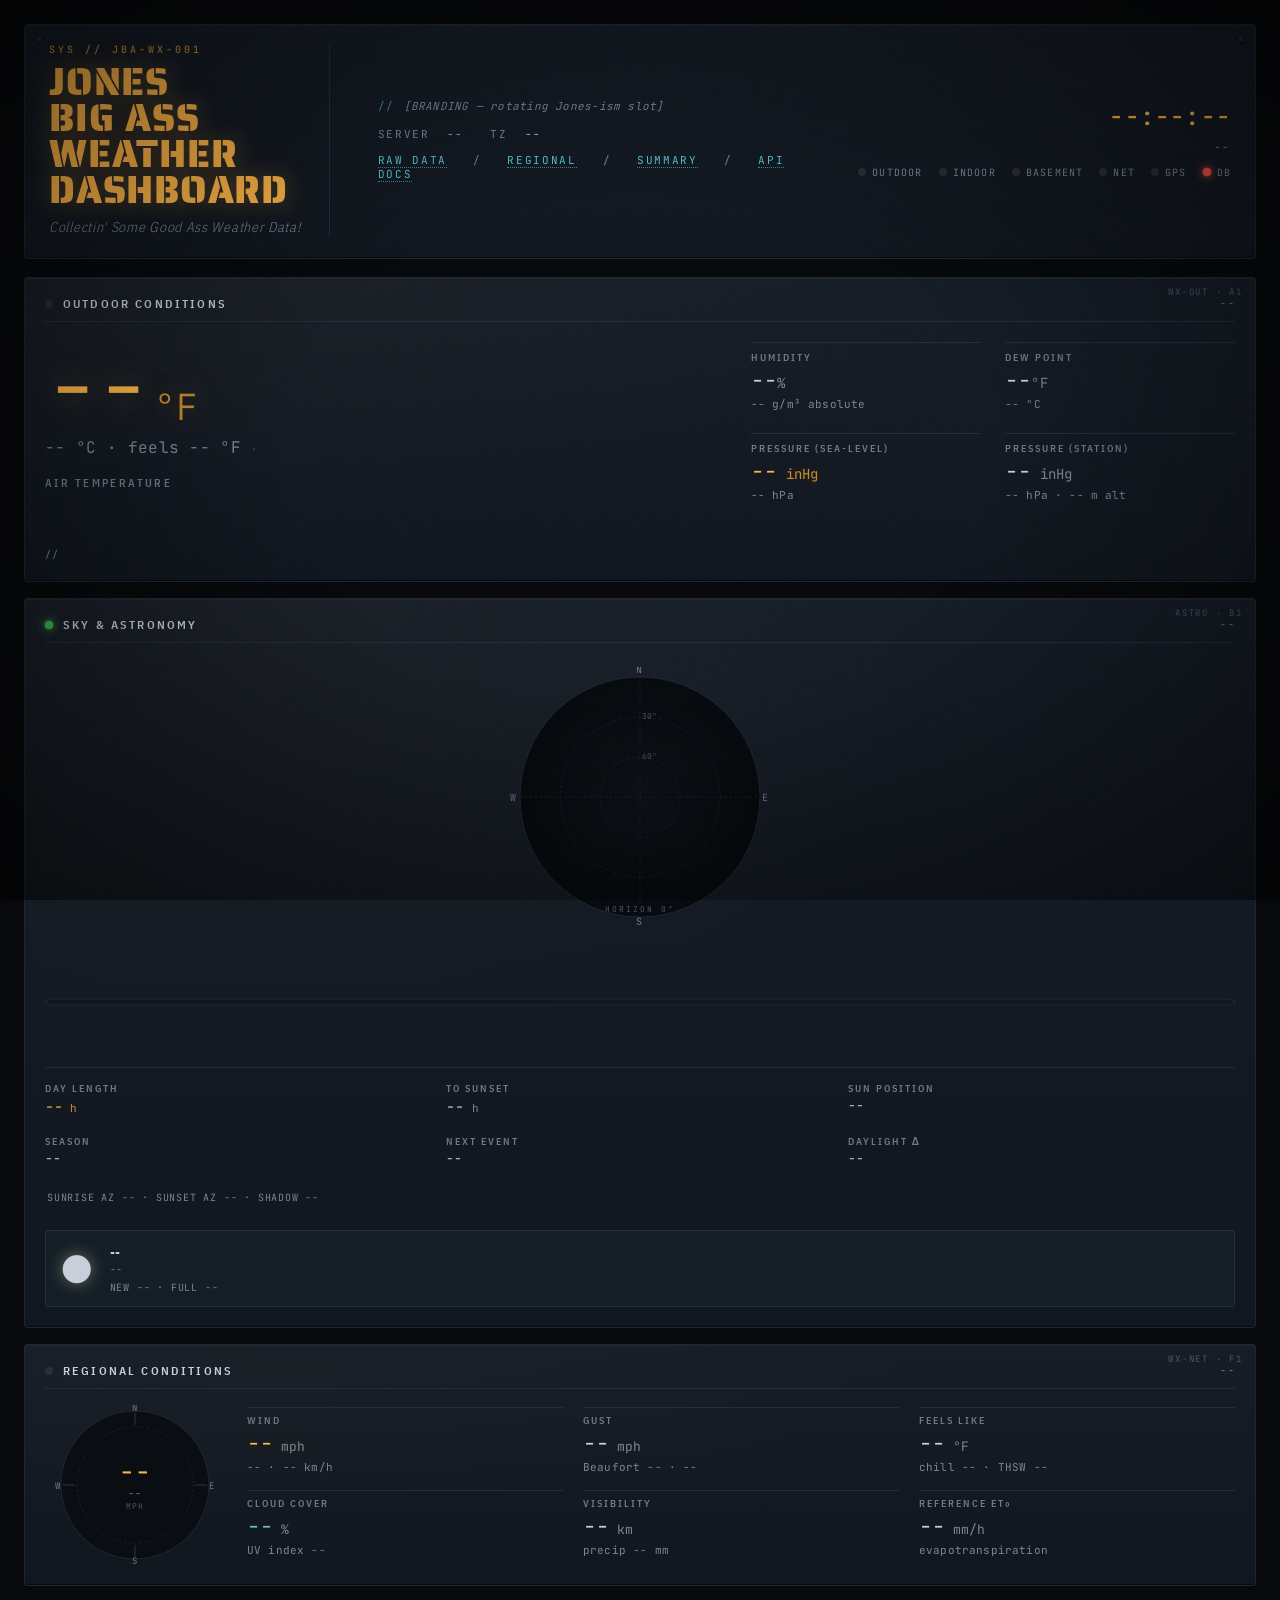
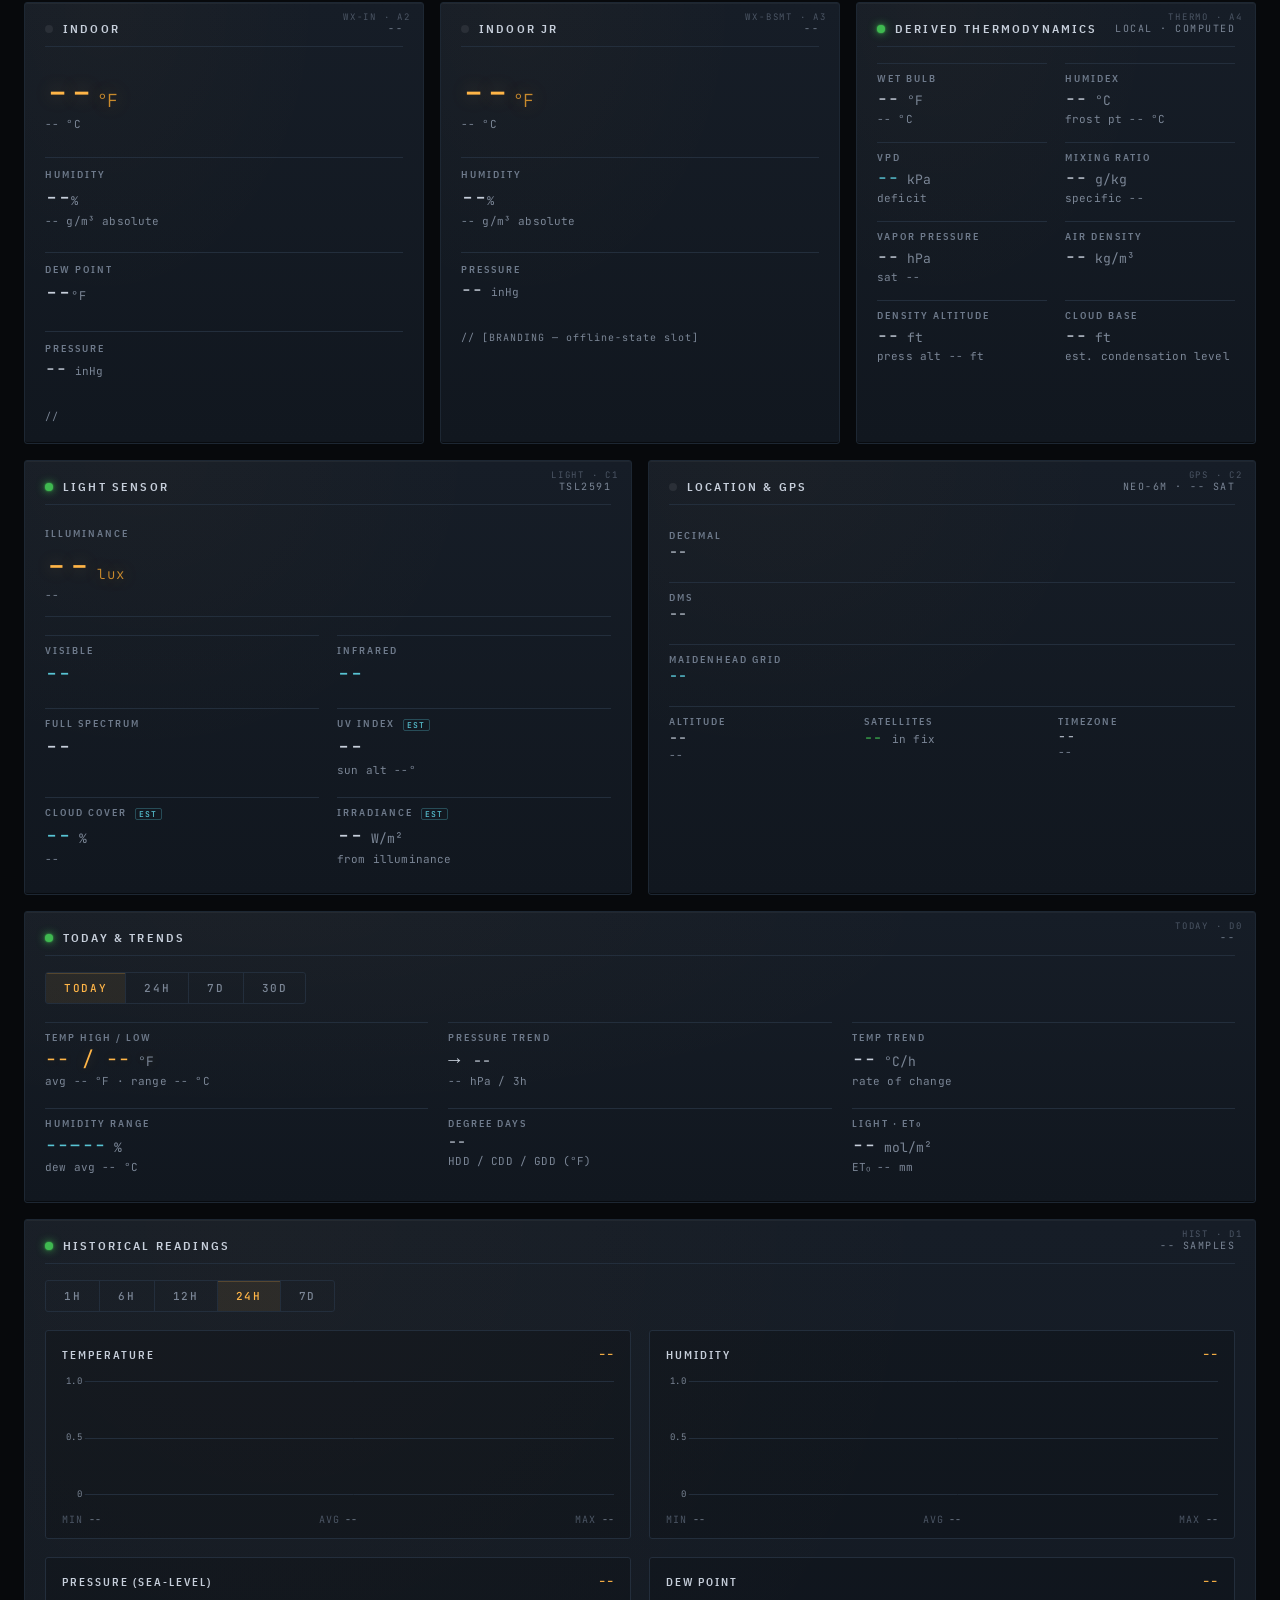
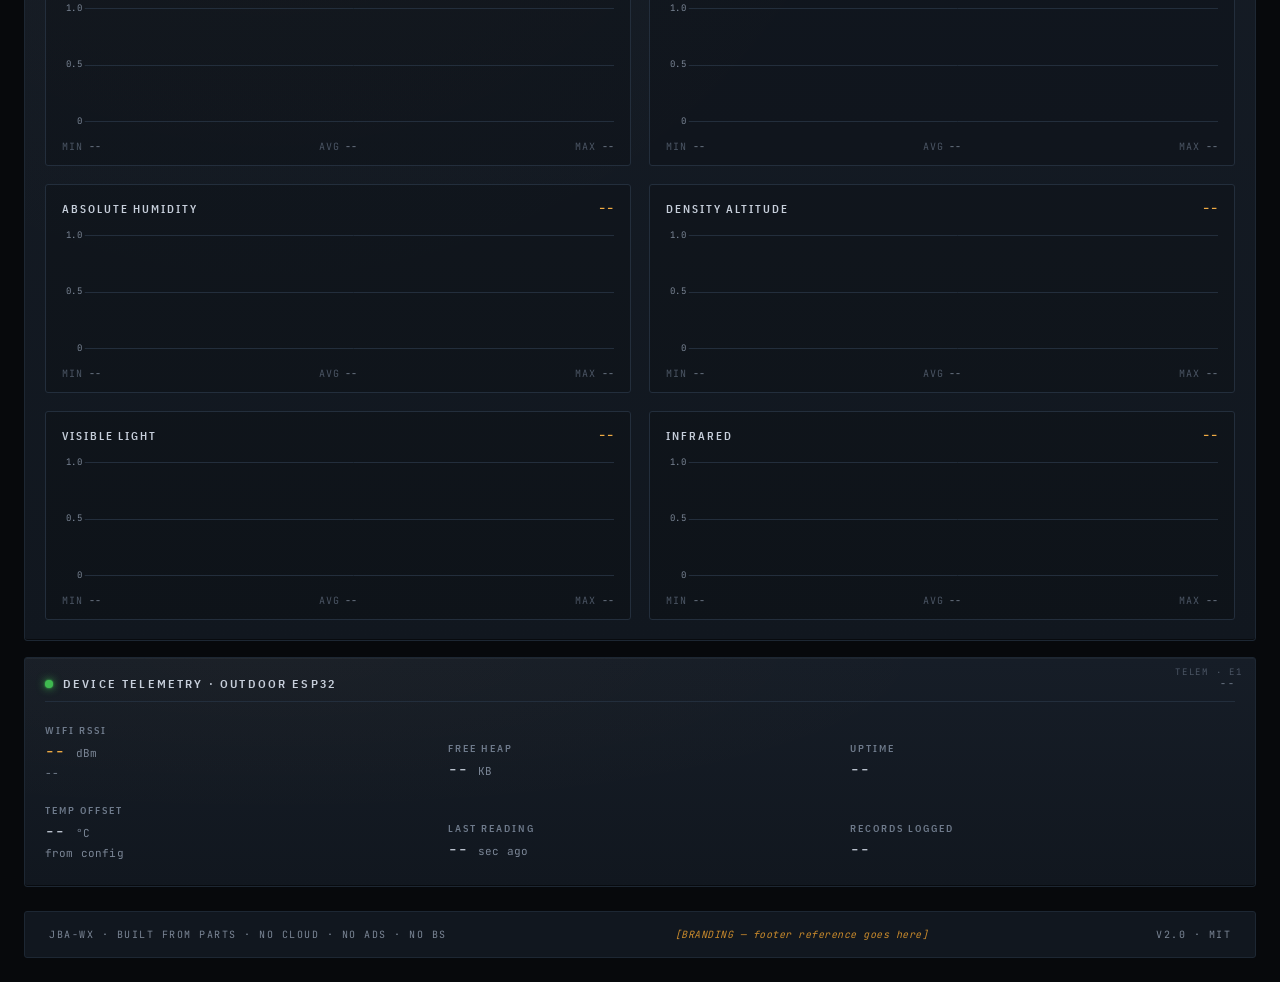
==== commit 4310bdb6: "feat(dashboard): show min/avg/max for the displayed range on every chart Each chart cell showed only" ====
--- a/dashboard/index.html
+++ b/dashboard/index.html
@@ -566,6 +566,11 @@
             <span class="chart-current" id="chart-cur-temp">--</span>
           </div>
           <div class="chart-canvas-wrap"><canvas id="chartTemp"></canvas></div>
+          <div class="chart-cell-foot">
+            <span id="chart-min-temp">--</span>
+            <span id="chart-avg-temp">--</span>
+            <span id="chart-max-temp">--</span>
+          </div>
         </div>
         <div class="chart-cell">
           <div class="chart-cell-head">
@@ -573,6 +578,11 @@
             <span class="chart-current" id="chart-cur-hum">--</span>
           </div>
           <div class="chart-canvas-wrap"><canvas id="chartHum"></canvas></div>
+          <div class="chart-cell-foot">
+            <span id="chart-min-hum">--</span>
+            <span id="chart-avg-hum">--</span>
+            <span id="chart-max-hum">--</span>
+          </div>
         </div>
         <div class="chart-cell">
           <div class="chart-cell-head">
@@ -580,6 +590,11 @@
             <span class="chart-current" id="chart-cur-press">--</span>
           </div>
           <div class="chart-canvas-wrap"><canvas id="chartPress"></canvas></div>
+          <div class="chart-cell-foot">
+            <span id="chart-min-press">--</span>
+            <span id="chart-avg-press">--</span>
+            <span id="chart-max-press">--</span>
+          </div>
         </div>
         <div class="chart-cell">
           <div class="chart-cell-head">
@@ -587,6 +602,11 @@
             <span class="chart-current" id="chart-cur-dew">--</span>
           </div>
           <div class="chart-canvas-wrap"><canvas id="chartDew"></canvas></div>
+          <div class="chart-cell-foot">
+            <span id="chart-min-dew">--</span>
+            <span id="chart-avg-dew">--</span>
+            <span id="chart-max-dew">--</span>
+          </div>
         </div>
         <div class="chart-cell">
           <div class="chart-cell-head">
@@ -594,6 +614,11 @@
             <span class="chart-current" id="chart-cur-abshum">--</span>
           </div>
           <div class="chart-canvas-wrap"><canvas id="chartAbsHum"></canvas></div>
+          <div class="chart-cell-foot">
+            <span id="chart-min-abshum">--</span>
+            <span id="chart-avg-abshum">--</span>
+            <span id="chart-max-abshum">--</span>
+          </div>
         </div>
         <div class="chart-cell">
           <div class="chart-cell-head">
@@ -601,6 +626,11 @@
             <span class="chart-current" id="chart-cur-densalt">--</span>
           </div>
           <div class="chart-canvas-wrap"><canvas id="chartDensAlt"></canvas></div>
+          <div class="chart-cell-foot">
+            <span id="chart-min-densalt">--</span>
+            <span id="chart-avg-densalt">--</span>
+            <span id="chart-max-densalt">--</span>
+          </div>
         </div>
         <div class="chart-cell">
           <div class="chart-cell-head">
@@ -608,6 +638,11 @@
             <span class="chart-current" id="chart-cur-vis">--</span>
           </div>
           <div class="chart-canvas-wrap"><canvas id="chartVis"></canvas></div>
+          <div class="chart-cell-foot">
+            <span id="chart-min-vis">--</span>
+            <span id="chart-avg-vis">--</span>
+            <span id="chart-max-vis">--</span>
+          </div>
         </div>
         <div class="chart-cell">
           <div class="chart-cell-head">
@@ -615,6 +650,74 @@
             <span class="chart-current" id="chart-cur-ir">--</span>
           </div>
           <div class="chart-canvas-wrap"><canvas id="chartIR"></canvas></div>
+          <div class="chart-cell-foot">
+            <span id="chart-min-ir">--</span>
+            <span id="chart-avg-ir">--</span>
+            <span id="chart-max-ir">--</span>
+          </div>
+        </div>
+      </div>
+    </section>
+
+    <!-- REGIONAL HISTORY (internet feed; hidden entirely when [external] is off) -->
+    <section class="panel panel-regional-hist" data-code="HIST · D2" id="panel-regional-hist" hidden>
+      <div class="panel-head">
+        <span class="led on" id="led-regional-hist"></span>
+        <span class="panel-head-title">Regional History</span>
+        <span class="panel-head-sub" id="regional-hist-source">--</span>
+        <span class="offline-tag" id="regional-hist-offline-tag" style="display:none">
+          <span style="width:4px;height:4px;background:currentColor;border-radius:50%"></span>NO DATA
+        </span>
+      </div>
+
+      <div class="charts-grid-4">
+        <div class="chart-cell">
+          <div class="chart-cell-head">
+            <span class="chart-title">Wind Speed</span>
+            <span class="chart-current" id="chart-cur-wind">--</span>
+          </div>
+          <div class="chart-canvas-wrap"><canvas id="chartWind"></canvas></div>
+          <div class="chart-cell-foot">
+            <span id="chart-min-wind">--</span>
+            <span id="chart-avg-wind">--</span>
+            <span id="chart-max-wind">--</span>
+          </div>
+        </div>
+        <div class="chart-cell">
+          <div class="chart-cell-head">
+            <span class="chart-title">Wind Gust</span>
+            <span class="chart-current" id="chart-cur-gust">--</span>
+          </div>
+          <div class="chart-canvas-wrap"><canvas id="chartGust"></canvas></div>
+          <div class="chart-cell-foot">
+            <span id="chart-min-gust">--</span>
+            <span id="chart-avg-gust">--</span>
+            <span id="chart-max-gust">--</span>
+          </div>
+        </div>
+        <div class="chart-cell">
+          <div class="chart-cell-head">
+            <span class="chart-title">Cloud Cover</span>
+            <span class="chart-current" id="chart-cur-cloud">--</span>
+          </div>
+          <div class="chart-canvas-wrap"><canvas id="chartCloud"></canvas></div>
+          <div class="chart-cell-foot">
+            <span id="chart-min-cloud">--</span>
+            <span id="chart-avg-cloud">--</span>
+            <span id="chart-max-cloud">--</span>
+          </div>
+        </div>
+        <div class="chart-cell">
+          <div class="chart-cell-head">
+            <span class="chart-title">UV Index</span>
+            <span class="chart-current" id="chart-cur-uv">--</span>
+          </div>
+          <div class="chart-canvas-wrap"><canvas id="chartUV"></canvas></div>
+          <div class="chart-cell-foot">
+            <span id="chart-min-uv">--</span>
+            <span id="chart-avg-uv">--</span>
+            <span id="chart-max-uv">--</span>
+          </div>
         </div>
       </div>
     </section>
--- a/dashboard/style.css
+++ b/dashboard/style.css
@@ -275,6 +275,7 @@
 .panel-gps      { grid-column: span 6; }
 .panel-summary  { grid-column: span 12; }
 .panel-charts   { grid-column: span 12; }
+.panel-regional-hist { grid-column: span 12; }
 .panel-device   { grid-column: span 12; }
 
 .panel::after {
@@ -749,6 +750,14 @@
   gap: 18px;
 }
 
+/* The regional panel carries four charts, so it gets its own single clean
+   row rather than borrowing the 3-up grid and orphaning one cell. */
+.charts-grid-4 {
+  display: grid;
+  grid-template-columns: repeat(4, 1fr);
+  gap: 18px;
+}
+
 .chart-cell {
   background: rgba(0,0,0,0.18);
   border: 1px solid var(--hairline);
@@ -783,6 +792,30 @@
   height: 130px;
   position: relative;
 }
+
+/* Window extremes under each plot. space-between across three children puts
+   MIN left, AVG centred and MAX right without any explicit widths, which is
+   what keeps it legible in the narrow cells of the 4-up regional grid. */
+.chart-cell-foot {
+  display: flex;
+  justify-content: space-between;
+  align-items: baseline;
+  margin-top: 10px;
+  font-family: 'JetBrains Mono', monospace;
+  font-size: 10px;
+  color: var(--text-dim);
+  font-variant-numeric: tabular-nums;
+}
+
+.chart-cell-foot span::before {
+  color: var(--label);
+  margin-right: 5px;
+  letter-spacing: 0.12em;
+}
+
+.chart-cell-foot span:nth-child(1)::before { content: 'MIN'; }
+.chart-cell-foot span:nth-child(2)::before { content: 'AVG'; }
+.chart-cell-foot span:nth-child(3)::before { content: 'MAX'; }
 
 /* DEVICE TELEMETRY */
 
@@ -865,6 +898,7 @@
   .panel-light    { grid-column: span 6; }
   .panel-gps      { grid-column: span 6; }
   .charts-grid    { grid-template-columns: repeat(2, 1fr); }
+  .charts-grid-4  { grid-template-columns: repeat(2, 1fr); }
   .telemetry-grid { grid-template-columns: repeat(3, 1fr); }
 }
 
@@ -878,10 +912,10 @@
   .hero-temp-main { font-size: 64px; }
   .panel-out, .panel-astro, .panel-regional, .panel-indoor, .panel-basement,
   .panel-derived, .panel-light, .panel-gps, .panel-summary,
-  .panel-charts, .panel-device { grid-column: span 12; }
+  .panel-charts, .panel-regional-hist, .panel-device { grid-column: span 12; }
   .regional-grid { grid-template-columns: 1fr; }
   .regional-metrics { grid-template-columns: repeat(2, 1fr); }
   .thermo-grid, .summary-grid { grid-template-columns: repeat(2, 1fr); }
-  .charts-grid { grid-template-columns: 1fr; }
+  .charts-grid, .charts-grid-4 { grid-template-columns: 1fr; }
   .telemetry-grid { grid-template-columns: repeat(2, 1fr); }
 }
